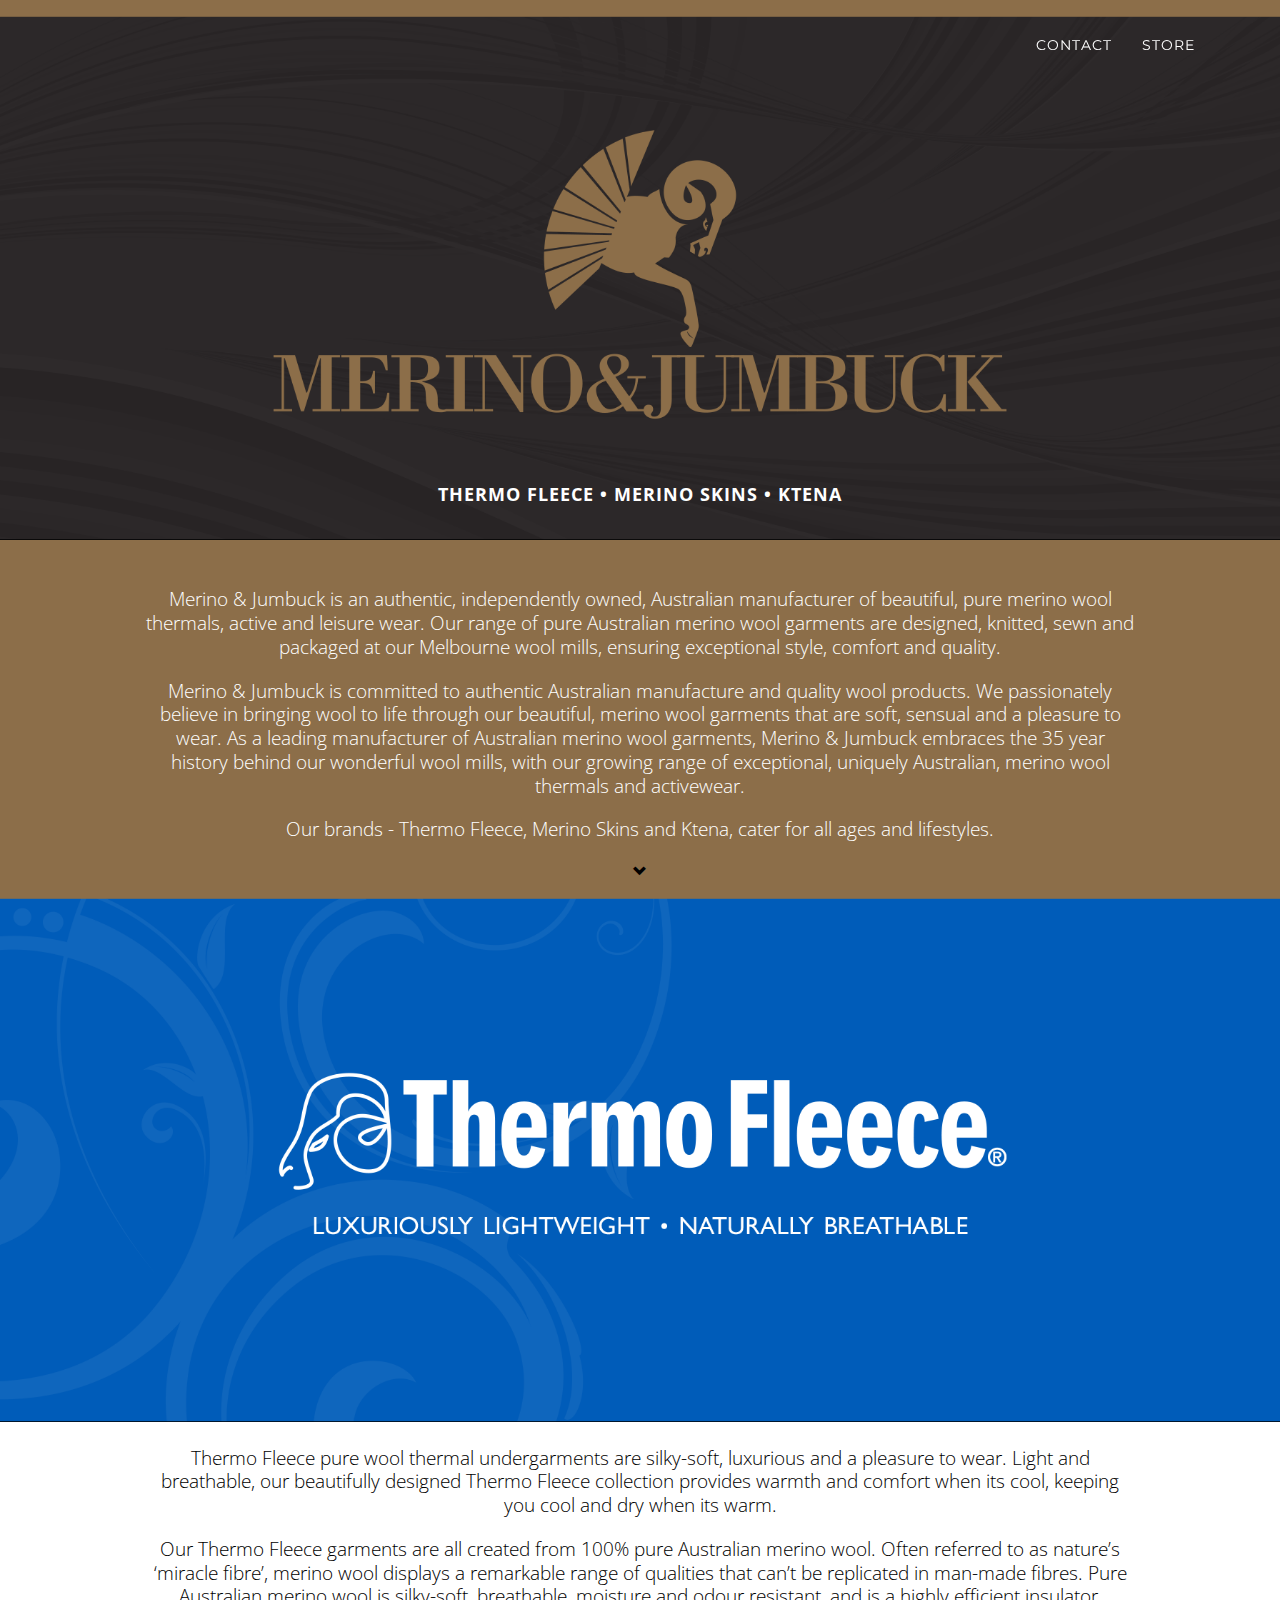
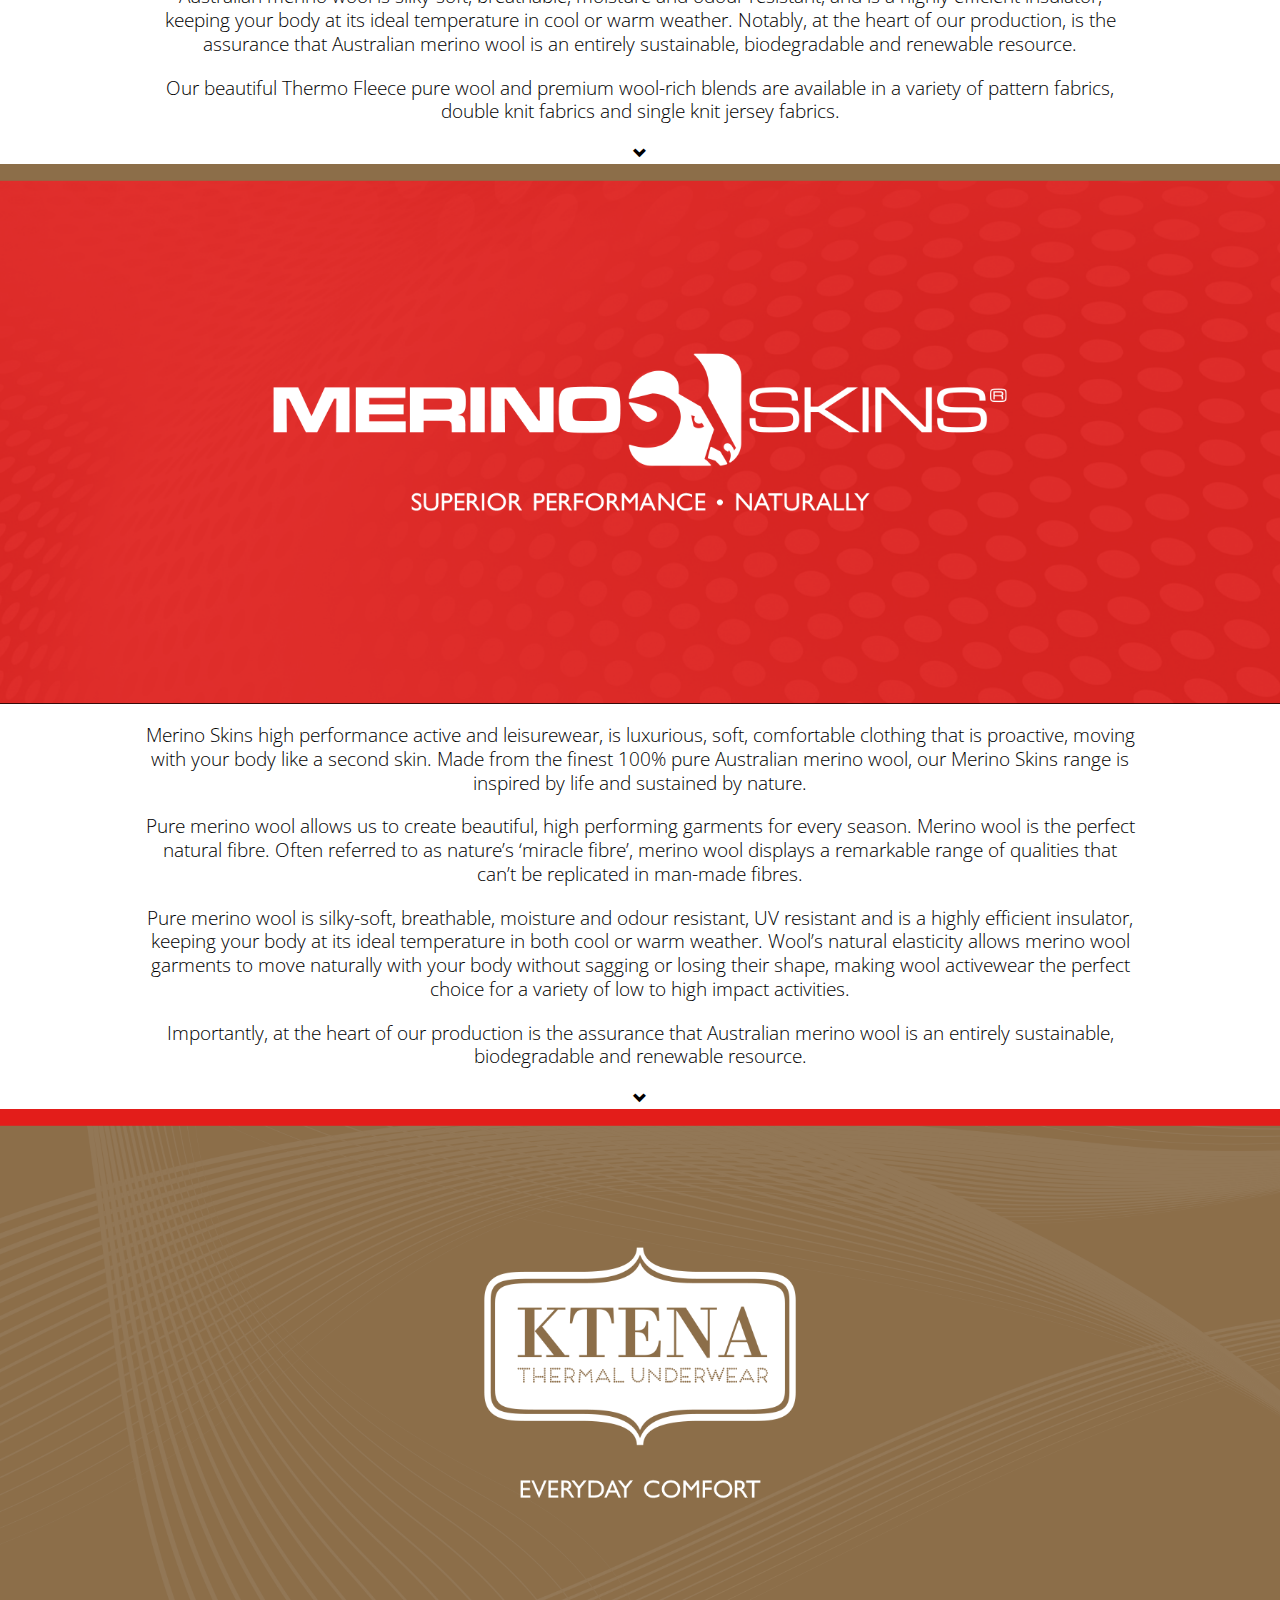
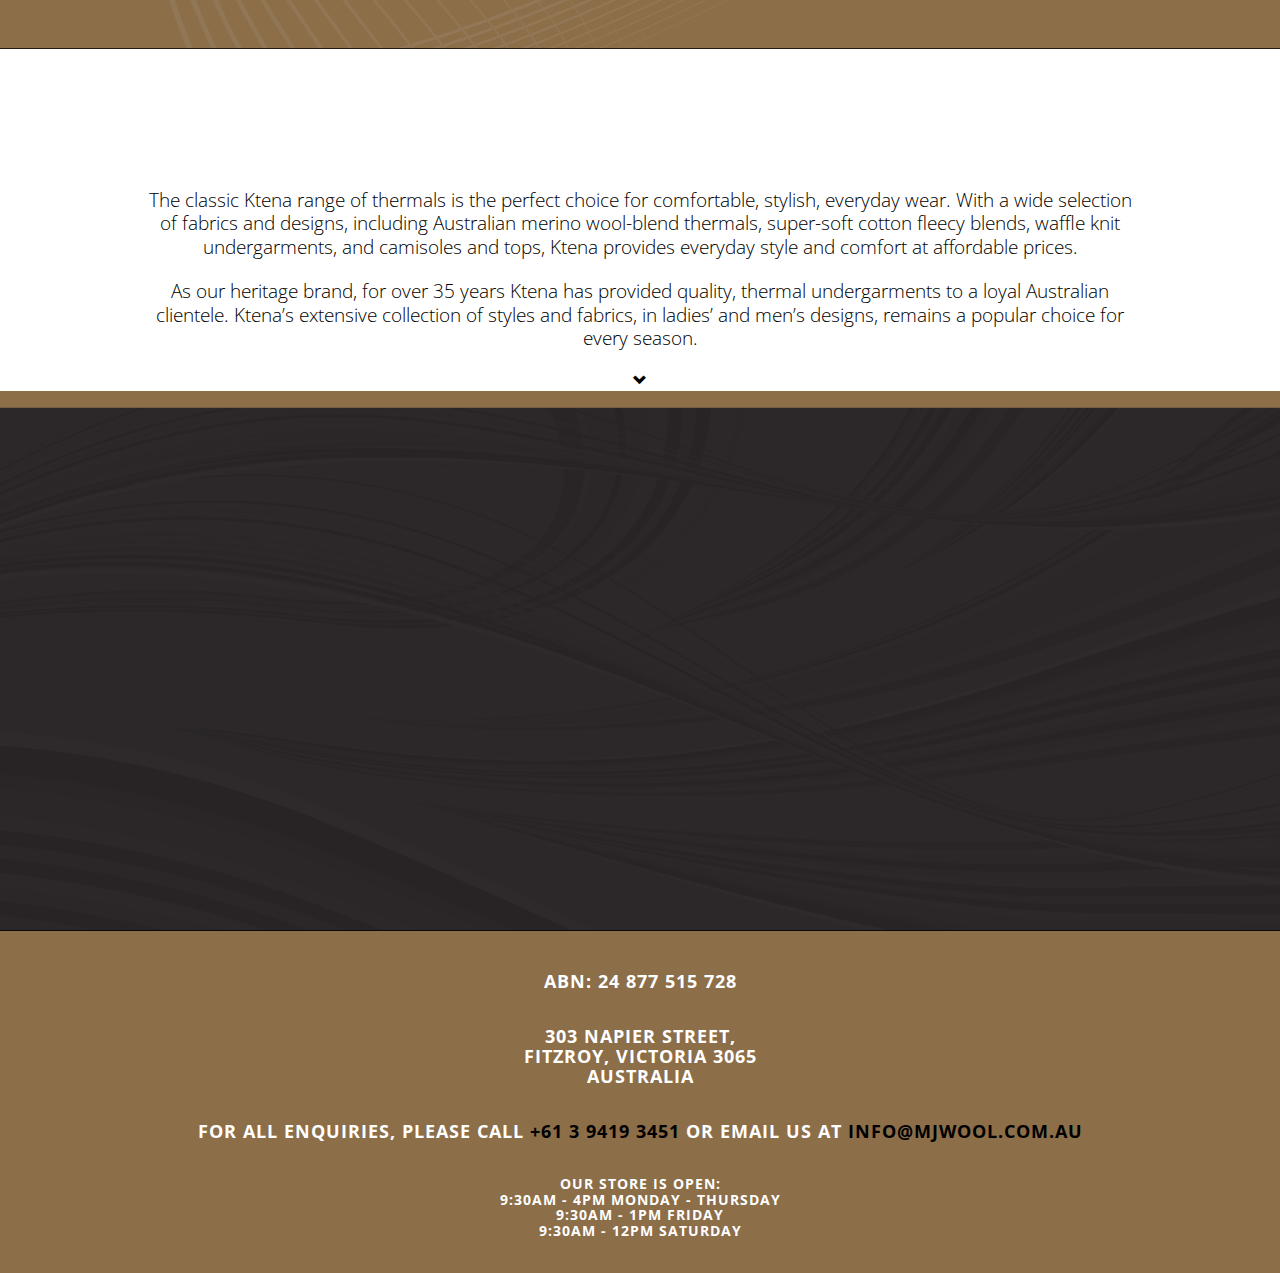
==== index.html @ 767d05a5 "Adding in Google Embeds, finished contact section, now on to the responsive side of things - Should " ====
<!DOCTYPE html>
<html lang="en">

<head>
    <link href='http://fonts.googleapis.com/css?family=Open+Sans:300italic,400,300,600,700' rel='stylesheet' type='text/css'>
    <meta charset="utf-8">
    <meta name="viewport" content="width=device-width, initial-scale=1.0">
    <meta name="description" content="">
    <meta name="author" content="">

    <title>Merino&amp;Jumbuck</title>

    <!-- Bootstrap Core CSS -->
    <link href="http://netdna.bootstrapcdn.com/bootstrap/3.0.3/css/bootstrap.min.css" rel="stylesheet" type="text/css">

    <!-- Fonts -->
    <link href="http://netdna.bootstrapcdn.com/font-awesome/4.0.3/css/font-awesome.min.css" rel="stylesheet" type="text/css">
    <link href='http://fonts.googleapis.com/css?family=Lora:400,700,400italic,700italic' rel='stylesheet' type='text/css'>
    <link href='http://fonts.googleapis.com/css?family=Montserrat:400,700' rel='stylesheet' type='text/css'>

    <!-- Custom Theme CSS -->
    <link href="css/grayscale.css" rel="stylesheet">

</head>
    



<body id="page-top" data-spy="scroll" data-target=".navbar-fixed-top">

    <!-- Navigation -->
    <nav class="navbar navbar-custom navbar-fixed-top" role="navigation">
        <div class="container">
            <div class="navbar-header">
                <a class="navbar-brand page-scroll" href="#page-top">

                </a>
            </div>

            <!-- Collect the nav links, forms, and other content for toggling -->
            <div class="collapse navbar-collapse navbar-right navbar-main-collapse">
                <ul class="nav navbar-nav">
                    <li class="hidden">
                        <a href="#page-top"></a>
                    </li>
                    <li>
                        <a class="page-scroll" href="#contact">Contact</a>
                    </li>
                                        <li>
                        <a class="page-scroll" href="http://store.mjwool.com.au">Store</a>
                    </li>
                </ul>
            </div>
            <!-- /.navbar-collapse -->
        </div>
        <!-- /.container -->
    </nav>
    
        <section class="text_gold_mini">

            <div class="intro-body">
            <div class="container" style="
    height: 15px;
">
                       <a href="http://store.mjwool.com.au">
                        <span class="glyphicon glyphicon-shopping-cart"><h6>Visit Our ONLINE STORE</h6></span>
                        </a>
                </div>
        </div>
    </section>
    
    
    
    
    
    
    <div class="mj">
        <div class="intro-body">
            <div class="container">
                <div class="row">
                    <h6 style="font-size:18px;">
                        <a id="p1" style="color:#fff;" href=#thermofleece>Thermo Fleece</a> •
                        <a id="p2" style="color:#fff;" href="#merinoskins">Merino Skins</a> •
                        <a id="p3" style="color:#fff;" href=#ktena>Ktena</a>
                    </h6>
                </div>   
            </div>
        </div>    
    </div>
    
        <section class="text_gold">

        <div class="intro-body">
            
            <div class="container">
                <div class="row">
                    <p></p>
                  <p>  Merino &amp; Jumbuck is an authentic, independently owned, Australian manufacturer of beautiful, pure merino wool thermals, active and leisure wear.  Our range of pure Australian merino wool garments are designed, knitted, sewn and packaged at our Melbourne wool mills, ensuring exceptional style, comfort and quality. 
</p>
<p>Merino &amp; Jumbuck is committed to authentic Australian manufacture and quality wool products. We passionately believe in bringing wool to life through our beautiful, merino wool garments that are soft, sensual and a pleasure to wear. As a leading manufacturer of Australian merino wool garments, Merino &amp; Jumbuck embraces the 35 year history behind our wonderful wool mills, with our growing range of exceptional, uniquely Australian, merino wool thermals and activewear.
    </p><p>
Our brands - Thermo Fleece, Merino Skins and Ktena, cater for all ages and lifestyles. </p>
                </div>


    <a href="#thermofleece">
      <span class="glyphicon glyphicon-chevron-down"></span>
    </a>


                </div>
        </div>
    </section>

<!--
    <section class="wool">
<a name="woolmills"></a>
        <div class="intro-body">
            <div class="container">
                <div class="row">
                </div>
                </div>
        </div>
    </section>
            <section class="text_white">

            <div class="intro-body">
            <div class="container">
                <div class="row">
                    <p></p>
                  <p>  Four decades ago, a small family-operated knitting mill sprung to life in the industrial, Melbourne suburb of Fitzroy.  For the next 35 years the wool mills turned yarn to soft merino wool fabric that was cut, sewn and packaged as beautiful merino wool thermal wear, and distributed to a fiercely loyal Australian and international customer base.</p>
                    <p>
The tenacious, Melbourne Wool Mills became a much loved icon. As a unique manufacturing centre for quality Australian made thermal undergarments, the wool mills achieved some notable milestones along the way, including contributions to various Olympic Games and successful government contracts. The wool mills’ popularity  grew rapidly among the loyal, Melbourne Greek community, who swiftly spread the word, and staunchly supported this much loved manufacturer of their favourite Australian merino wool thermal wear.  </p>
<p>
As the largest supplier of Australian merino wool thermal, active and leisure wear, Merino &amp; Jumbuck embraces the history behind our wonderful, old wool mills.  Through its acquisition of the mills in 2013, Merino &amp; Jumbuck continues to build on the their legacy of producing exceptional, uniquely Australian, merino wool thermal garments, with a growing collection of beautiful clothing and accessories. </p>
                    <p>
Merino &amp; Jumbuck’s new location at the iconic Brunswick site of manufacturing giant Prestige -Holeproof, has merged our treasured history with a historic landmark, creating the perfect home for Merino &amp; Jumbuck’s proud Australian manufacturing future.</p> 
                </div>
                    <a href="#thermofleece">
      <span class="glyphicon glyphicon-chevron-down"></span>
    </a>
                </div>
        </div>
                
    </section>
-->

    
        <section class="thermo">
<a name="thermofleece"></a>
        <div class="intro-body">
            <div class="container">
                <div class="row">
                </div>
                </div>
        </div>
            
    </section>
               <section class="text_white">

            <div class="intro-body">
            <div class="container">
                <div class="row">
                    <p></p>
                  <p>  Thermo Fleece pure wool thermal undergarments are silky-soft, luxurious and a pleasure to wear. Light and breathable, our beautifully designed Thermo Fleece collection provides warmth and comfort when its cool, keeping you cool and dry when its warm.
</p><p>
Our Thermo Fleece garments are all created from 100% pure Australian merino wool. Often referred to as nature’s ‘miracle fibre’, merino wool displays a remarkable range of qualities that can’t be replicated in man-made fibres. Pure Australian merino wool is silky-soft, breathable, moisture and odour resistant, and is a highly efficient insulator, keeping your body at its ideal temperature in cool or warm weather.  Notably, at the heart of our production, is the assurance that Australian merino wool is an entirely sustainable, biodegradable and renewable resource.</p><p>
Our beautiful Thermo Fleece pure wool and  premium wool-rich blends are available in a variety of pattern fabrics, double knit fabrics and single knit jersey fabrics.   </p>
                </div>
                    <a href="#merinoskins">
      <span class="glyphicon glyphicon-chevron-down"></span>
    </a>
                </div>
        </div>
    </section>

    
    <section class="skins">
<a name="merinoskins"></a>
        <div class="intro-body">
            <div class="container">
                <div class="row">
                </div>
                </div>
        </div>
    </section>
                   <section class="text_white">

            <div class="intro-body">
            <div class="container">
                <div class="row">
                    <p></p>
                  <p>  Merino Skins high performance active and leisurewear, is luxurious, soft, comfortable clothing that is proactive, moving with your body like a second skin. Made from the finest 100% pure Australian merino wool, our Merino Skins range is inspired by life and sustained by nature.</p><p>
Pure merino wool allows us to create beautiful, high performing garments for every season.  Merino wool is the perfect natural fibre. Often referred to as nature’s ‘miracle fibre’, merino wool displays a remarkable range of qualities that can’t be replicated in man-made fibres.</p><p>  
Pure merino wool is silky-soft, breathable, moisture and odour resistant, UV resistant and is a highly efficient insulator, keeping your body at its ideal temperature in both cool or warm weather. Wool’s natural elasticity allows merino wool garments to move naturally with your body without sagging or losing their shape, making wool activewear the perfect choice for a variety of low to high impact activities.</p><p>
Importantly, at the heart of our production is the assurance that Australian merino wool is an entirely sustainable, biodegradable and renewable resource.</p>
                </div>
                </div>
                    <a href="#ktena">
      <span class="glyphicon glyphicon-chevron-down"></span>
    </a>
        </div>
    </section>

    
        <section class="ktena">
<a name="ktena"></a>
        <div class="intro-body">
            <div class="container">
                <div class="row">
                </div>
                </div>
        </div>
    </section>
               <section class="text_white">

            <div class="intro-body">
            <div class="container">
                <div class="row">
                
                  <p> The classic Ktena range of thermals is the perfect choice for comfortable, stylish, everyday wear.  With a wide selection of fabrics and designs, including Australian merino wool-blend thermals, super-soft cotton fleecy blends, waffle knit undergarments, and camisoles and tops, Ktena provides everyday style and comfort at affordable prices.</p><p> 
 
As our heritage brand, for over 35 years Ktena has provided quality, thermal undergarments to a loyal Australian clientele.  Ktena’s extensive collection of styles and fabrics, in ladies’ and men’s designs, remains a popular choice for every season.  </p>
                </div>
                    <a href="#contact">
      <span class="glyphicon glyphicon-chevron-down"></span>
    </a>
                </div>
        </div>
    </section>

    
        <section class="contact_us">
<a name="contact"></a>
        <div class="map-body">
            <div class="container">
                <div class="row">
<!-- Responsive iFrame -->
<div class="Flexible-container">
<iframe src="https://www.google.com/maps/embed?pb=!1m18!1m12!1m3!1d3152.6216357076964!2d144.980537!3d-37.79890599999999!2m3!1f0!2f0!3f0!3m2!1i1024!2i768!4f13.1!3m3!1m2!1s0x6ad6432061b7ee6b%3A0x3c94279aa335f391!2sKtena+Knitting+Mills!5e0!3m2!1sen!2sau!4v1412556372670" width="300" height="200" frameborder="0" style="border:0"></iframe>
</div>
                    
                    

</div>
                    

                </div>
                </div>

    </section>
    
    <section class="text_gold">

            <div class="intro-body">
            <div class="container">
                <div class="row">
                    <h4>ABN:  24 877 515 728</h4>
<h4>
303 Napier Street,<br>
Fitzroy, Victoria 3065<br>
Australia</h4>

<h4>For all enquiries, please call <a href=tel://+61394193451>+61 3 9419 3451</a> or email us at <a href=mailto:info@mjwool.com.au>info@mjwool.com.au</a></h4>

<h5>Our store is open:<br>
9:30am - 4pm Monday - Thursday<br> 
9:30am - 1pm Friday<br>
9:30am - 12pm Saturday</h5>
                  <p>  </p>
                </div>
                </div>
        </div>
    </section>
    
</body>

</html>
---- css/grayscale.css ----
body {
    width: 100%;
    height: 100%;
    font-family: Lora,"Helvetica Neue",Helvetica,Arial,sans-serif;
    color: #fff;
    background-color: #000;
}


html {
    width: 100%;
    height: 100%;
}

h1,
h2,
h3,
h4,
h5,
h6 {
    margin: 0 0 35px;
    text-transform: uppercase;
    font-family: 'Open Sans', sans-serif ,"Helvetica Neue",Helvetica,Arial,sans-serif;
    font-weight: 700;
    letter-spacing: 1px;
}

p {
    margin: 0 0 20px;
    font-size: 14px;
    line-height: 1.25;
font-family: 'Open Sans', sans-serif; font-weight: 300;    text-align:center;
}

@media(min-width:767px) {
    p {
        margin: 0 90px 20px;
        font-size: 19px;
        line-height: 1.25;
    }
}

a {
    color: #000;
    -webkit-transition: all .2s ease-in-out;
    -moz-transition: all .2s ease-in-out;
    transition: all .2s ease-in-out;
}

a:hover,
a:focus {
    text-decoration: underscore;
    color: #fff;
}

.linkone:hover{
    text-decoration: none;
    color: #8C6E49;
}

.linkone:focus{
    text-decoration:underline;
    color: #8C6E49;
}

.light {
    font-weight: 400;
}

.navbar-custom {
    margin-bottom: 0;
    border-bottom: 0px solid rgba(255,255,255,.3);
    text-transform: uppercase;
    font-family: Montserrat,"Helvetica Neue",Helvetica,Arial,sans-serif;
}

.navbar-custom .navbar-brand {
    font-weight: 700;
}

.navbar-custom .navbar-brand:focus {
    outline: 0;
}

.navbar-custom .navbar-brand .navbar-toggle {
    padding: 4px 6px;
    font-size: 16px;
    color: #fff;
}

.navbar-custom .navbar-brand .navbar-toggle:focus,
.navbar-custom .navbar-brand .navbar-toggle:active {
    outline: 0;
}

.navbar-custom a {
    color: #fff;
}

.navbar-custom .nav li.active {
    outline: nonte;
    background-color: rgba(255,255,255,.3);
}

.navbar-custom .nav li a {
    -webkit-transition: background .3s ease-in-out;
    -moz-transition: background .3s ease-in-out;
    transition: background .3s ease-in-out;
}

.navbar-custom .nav li a:hover,
.navbar-custom .nav li a:focus,
.navbar-custom .nav li a.active {
    outline: 0;
    background-color: rgba(255,255,255,.3);
}

@media(min-width:767px) {
    .navbar {
        padding: 20px 0;
        border-bottom: 0;
        letter-spacing: 1px;
        background: 0 0;
        -webkit-transition: background .5s ease-in-out,padding .5s ease-in-out;
        -moz-transition: background .5s ease-in-out,padding .5s ease-in-out;
        transition: background .5s ease-in-out,padding .5s ease-in-out;
    }

    .top-nav-collapse {
        padding: 0;
        background-color: #fff;
    }

    .navbar-custom.top-nav-collapse {
        border-bottom: 1px solid rgba(255,255,255,.3);
    }
}


@media(max-width:767px){
    .text_gold_mini {
    display: table;
    width: 100%;
    height: 20px;
    padding: 15px 15px;
    text-align: center;
    color: #fff;
    background-color: #8C6E49;

    -webkit-background-size: cover;
    -moz-background-size: cover;
    background-size:cover;
    -o-background-size: cover;
}
}


.mj {
    display: table;
    width: 100%;
    height: 20%;
    padding: 100px 0px;
    text-align: center;
    color: #fff;
    background: url(../img/FlattenedFiles/mj_black_with_logo_bg.png) no-repeat bottom center scroll;
    background-color: #000;
    -webkit-background-size: cover;
    -moz-background-size: cover;
    background-size:cover;
    -o-background-size: cover;
}

.text_gold {
    display: table;
    width: 100%;
    height: 20%;
    padding: 30px 20px;
    text-align: center;
    color: #fff;
    background-color: #8C6E49;

    -webkit-background-size: cover;
    -moz-background-size: cover;
    background-size:cover;
    -o-background-size: cover;
}

.text_white {
    display: table;
    width: 100%;
    height: 20%;
    padding: 20px 20px;
    text-align: center;
    color: #000;
    background-color: #fff;

    -webkit-background-size: cover;
    -moz-background-size: cover;
    background-size:cover;
    -o-background-size: cover;
}

.wool {
    display: table;
    width: 100%;
    height: 20%;
    padding: 100px 0px;
    text-align: center;
    color: #fff;
    background: url(../img/FlattenedFiles/woolmills_grey_with_logo_bg.png) no-repeat bottom center scroll;
    background-color: #000;
    -webkit-background-size: cover;
    -moz-background-size: cover;
    background-size:cover;
    -o-background-size: cover;
}

.thermo {
    display: table;
    width: 100%;
    height: 20%;
    padding: 100px 0px;
    text-align: center;
    color: #fff;
    background: url(../img/FlattenedFiles/thermofleece_blue_with_logo_bg.png) no-repeat bottom center scroll;
    background-color: #000;
    -webkit-background-size: cover;
    -moz-background-size: cover;
    background-size:cover;
    -o-background-size: cover;
}

.skins {
    display: table;
    width: 100%;
    height: 20%;
    padding: 100px 0px;
    text-align: center;
    color: #fff;
    background: url(../img/FlattenedFiles/merinoskins_red_with_logo_bg.png) no-repeat bottom center scroll;
    background-color: #000;
    -webkit-background-size: cover;
    -moz-background-size: cover;
    background-size:cover;
    -o-background-size: cover;
}

.ktena {
    display: table;
    width: 100%;
    height: 20%;
    padding: 100px 0px;
    text-align: center;
    color: #fff;
    background: url(../img/FlattenedFiles/ktena_gold_with_logo_bg.png) no-repeat bottom center scroll;
    background-color: #000;
    -webkit-background-size: cover;
    -moz-background-size: cover;
    background-size:cover;
    -o-background-size: cover;
}

.contact_us {
    display: table;
    width: 100%;
    height: 20%;
    padding: 100px 0px;
    text-align: center;
    vertical-align:text-bottom;
    color: #fff;
    background: url(../img/Backgrounds/mj_black_bg.png) no-repeat bottom center scroll;
    background-color: #000;
    -webkit-background-size: cover;
    -moz-background-size: cover;
    background-size:cover;
    -o-background-size: cover;
}


.intro-body {
    display:table-cell;
    vertical-align:bottom;   
}

.map-body {
    display:table-cell;
    vertical-align:middle;   
}

.brand-heading {
    font-size: 40px;
}

.intro-text {
    font-size: 18px;
}

@media(min-width:767px) {
    .mj {
        height: 60%;
        padding: 0;
    }
    
    .text_gold {
        height: 38%;
        padding: 0;
    }
    
     .text_gold_mini {
         visibility: hidden;
         height: 0%;
    }
      .text_white {
        height: 38%;
        padding: 0;
    }
    
    .wool {
        height: 60%;
        padding: 0;
    }
    
    .thermo {
        height: 60%;
        padding: 0;
    }
    
    .ktena {
        height: 60%;
        padding: 0;
    }
    .skins {
        height: 60%;
        padding: 0;
    }
    
        .contact_us {
        height: 60%;
        padding: 0;
    }

    .brand-heading {
        font-size: 100px;
    }

    .intro-text {
        font-size: 25px;
    }
}


.page-scroll .btn-circle i.animated {
    -webkit-transition-property: -webkit-transform;
    -webkit-transition-duration: 1s;
    -moz-transition-property: -moz-transform;
    -moz-transition-duration: 1s;
}

.page-scroll .btn-circle:hover i.animated {
    -webkit-animation-name: pulse;
    -moz-animation-name: pulse;
    -webkit-animation-duration: 1.5s;
    -moz-animation-duration: 1.5s;
    -webkit-animation-iteration-count: infinite;
    -moz-animation-iteration-count: infinite;
    -webkit-animation-timing-function: linear;
    -moz-animation-timing-function: linear;
}

@-webkit-keyframes pulse {    
    0 {
        -webkit-transform: scale(1);
        transform: scale(1);
    }

    50% {
        -webkit-transform: scale(1.2);
        transform: scale(1.2);
    }

    100% {
        -webkit-transform: scale(1);
        transform: scale(1);
    }
}

@-moz-keyframes pulse {    
    0 {
        -moz-transform: scale(1);
        transform: scale(1);
    }

    50% {
        -moz-transform: scale(1.2);
        transform: scale(1.2);
    }

    100% {
        -moz-transform: scale(1);
        transform: scale(1);
    }
}


.project-overlay {
    position: absolute;
    top: 0;
    left: 0;
    width: 100%;
    height: 100%;
    background-color: rgba(41,128,185,0.9);
    color: #fff;
    padding: 50%;
    padding: 50%;
}



.btn {
    text-transform: uppercase;
    font-family: Montserrat,"Helvetica Neue",Helvetica,Arial,sans-serif;
    font-weight: 400;
    -webkit-transition: all .3s ease-in-out;
    -moz-transition: all .3s ease-in-out;
    transition: all .3s ease-in-out;
}

.btn-default {
    border: 1px solid #836E4C;
    color: #836E4C;
    background-color: transparent;
}

.btn-default:hover,
.btn-default:focus {
    outline: 0;
    color: #000;
    background-color: #836E4C;
}

.btn-huge {
    padding: 25px;
    font-size: 26px;
}

@media(max-width:1199px) {
    ul.banner-social-buttons {
        margin-top: 15px;
    }
}

@media(max-width:767px) {
    ul.banner-social-buttons>li {
        display: block;
        margin-bottom: 20px;
        padding: 0;
    }

    ul.banner-social-buttons>li:last-child {
        margin-bottom: 0;
    }
}


::-moz-selection {
    text-shadow: none;
    background: #fcfcfc;
    background: rgba(255,255,255,.2);
}

::selection {
    text-shadow: none;
    background: #fcfcfc;
    background: rgba(255,255,255,.2);
}

img::selection {
    background: 0 0;
}

img::-moz-selection {
    background: 0 0;
}

body {
    webkit-tap-highlight-color: rgba(255,255,255,.2);
}

.voffset  { margin-top: 2px; }
.voffset1 { margin-top: 5px; }
.voffset2 { margin-top: 10px; }
.voffset3 { margin-top: 15px; }
.voffset4 { margin-top: 30px; }
.voffset5 { margin-top: 40px; }
.voffset6 { margin-top: 60px; }
.voffset7 { margin-top: 300px; }
.voffset8 { margin-top: 500px; }
.voffset9 { margin-top: 700px; }

.box {
 position:relative;
 top:80%;
}

/* Flexible iFrame */

.Flexible-container {
    position: relative;
    padding-bottom: 150px;
    padding-top: 80px;
    height:50px;
    overflow: hidden;
}

.Flexible-container iframe,   
.Flexible-container object,  
.Flexible-container embed {
    position: absolute;
    top: 0;
    left: 0;
    width: 100%;
    height: 100%;
}
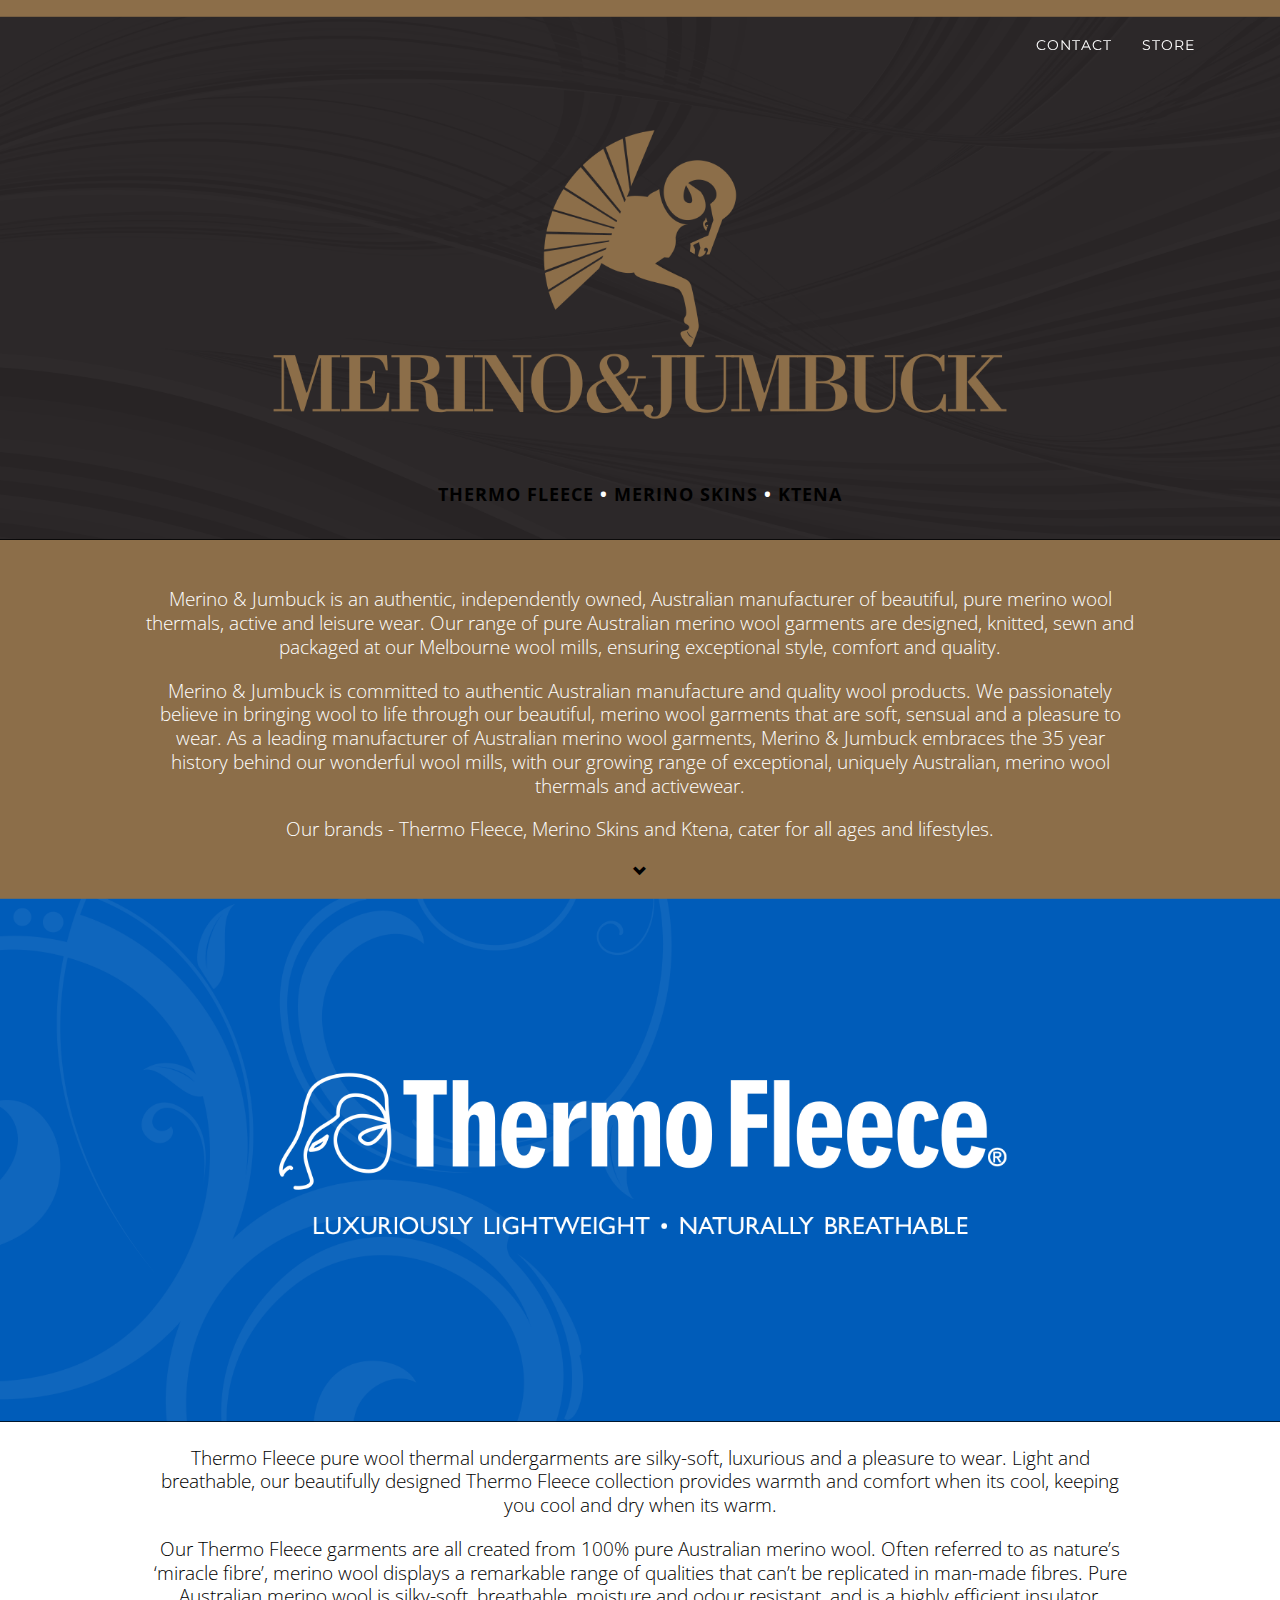
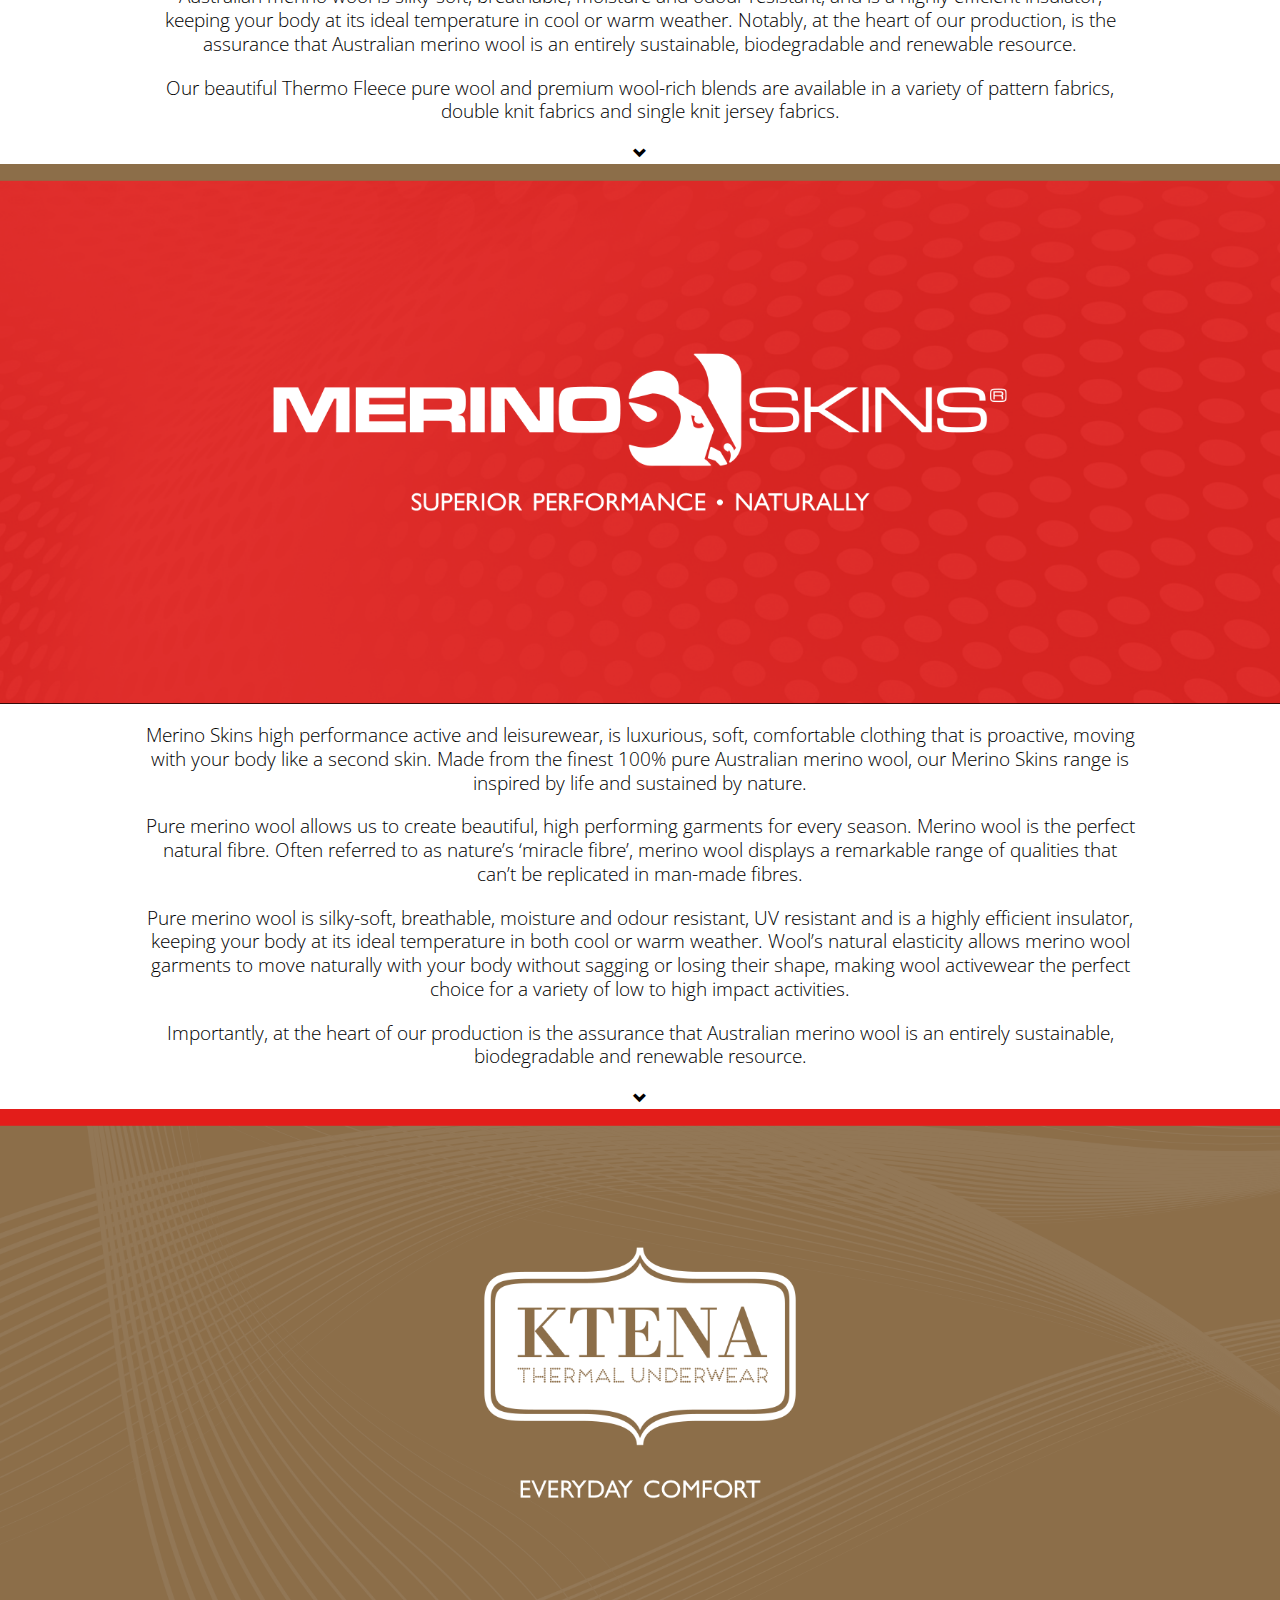
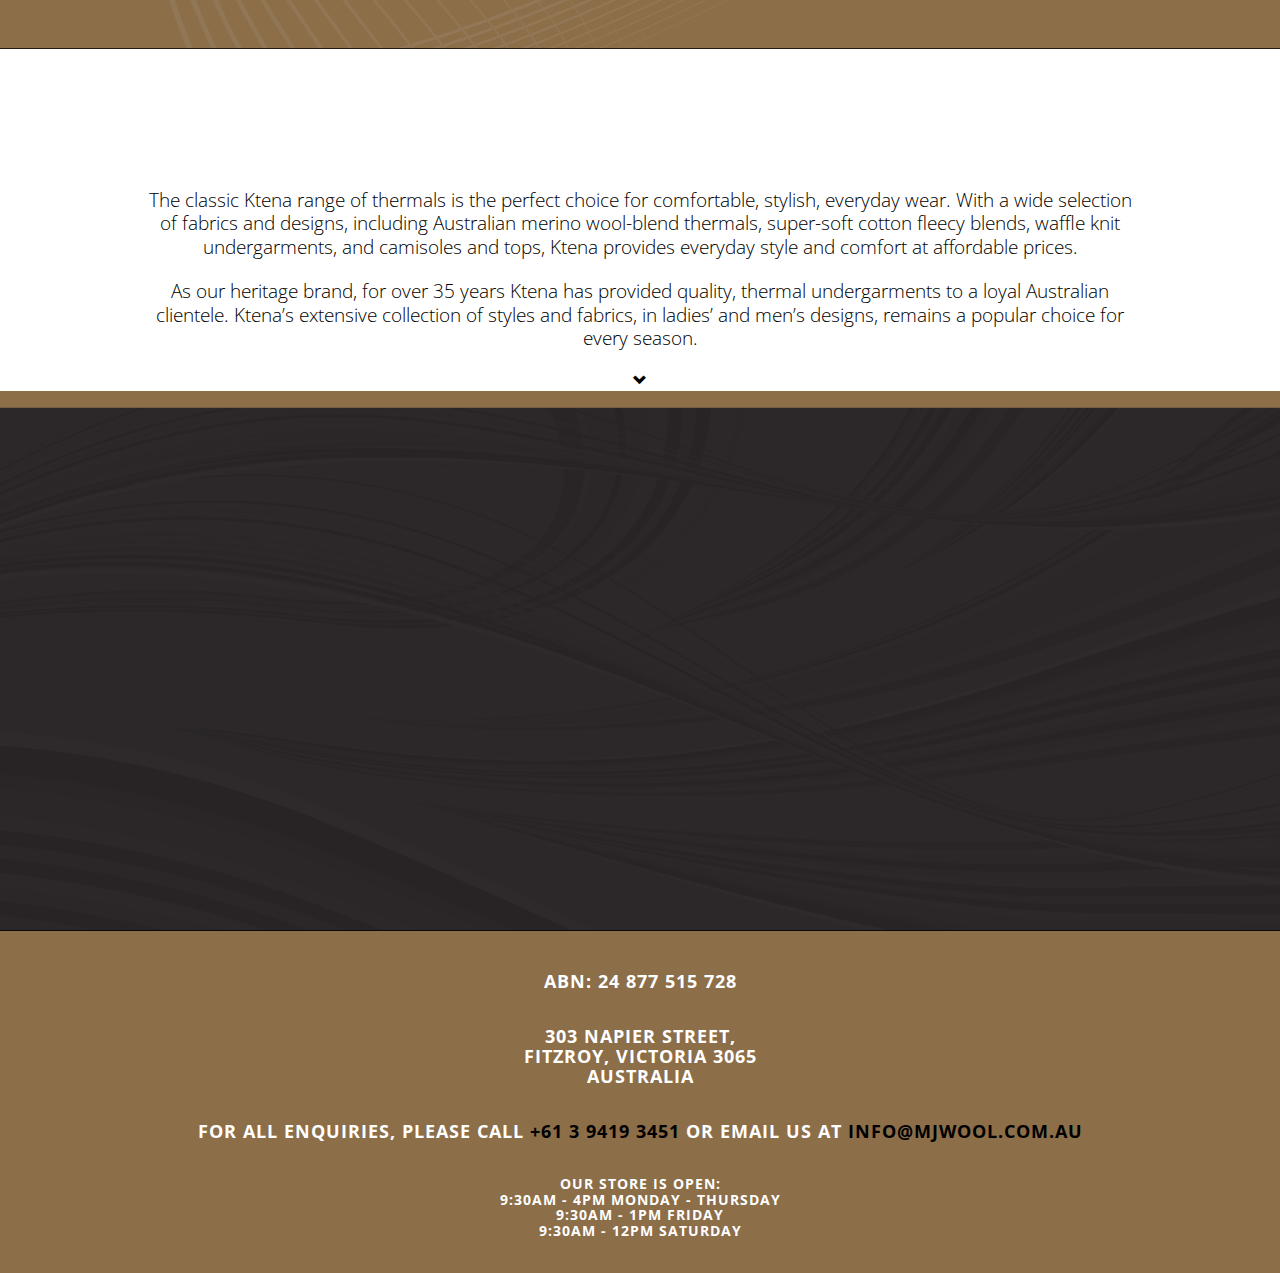
==== commit 6e2e2ff4: "Adding in Google Embeds, finished contact section, now on to the responsive side of things - Should " ====
--- a/index.html
+++ b/index.html
@@ -75,13 +75,13 @@
     
     
     <div class="mj">
-        <div class="intro-body">
+        <div class="intro-dots-body">
             <div class="container">
                 <div class="row">
                     <h6 style="font-size:18px;">
-                        <a id="p1" style="color:#fff;" href=#thermofleece>Thermo Fleece</a> •
-                        <a id="p2" style="color:#fff;" href="#merinoskins">Merino Skins</a> •
-                        <a id="p3" style="color:#fff;" href=#ktena>Ktena</a>
+                        <a style="tflink" href=#thermofleece>Thermo Fleece</a> •
+                        <a style="mslink" href="#merinoskins">Merino Skins</a> •
+                        <a style="klink" href=#ktena>Ktena</a>
                     </h6>
                 </div>   
             </div>
--- a/css/grayscale.css
+++ b/css/grayscale.css
@@ -50,18 +50,51 @@
 a:hover,
 a:focus {
     text-decoration: underscore;
-    color: #fff;
-}
-
-.linkone:hover{
+    color: #8C6E49;
+}
+
+.tflink
+{
+    color: #fff;
+    -webkit-transition: all .2s ease-in-out;
+    -moz-transition: all .2s ease-in-out;
+    transition: all .2s ease-in-out;
+}
+
+.tflink:hover{
+    text-decoration: none;
+    color: #345CB5;
+}
+
+.tflink:focus{
+    text-decoration:none;
+    color: #345CB5;
+}
+
+.mslink:hover{
+    text-decoration: none;
+    color: #BF302E;
+}
+
+.mslink:focus{
+    text-decoration:none;
+    color: #BF302E;
+}
+
+
+.klink:hover{
     text-decoration: none;
     color: #8C6E49;
 }
 
-.linkone:focus{
-    text-decoration:underline;
+.klink:focus{
+    text-decoration:none;
     color: #8C6E49;
 }
+
+
+
+
 
 .light {
     font-weight: 400;
@@ -161,6 +194,7 @@
     height: 20%;
     padding: 100px 0px;
     text-align: center;
+    vertical-align: text-bottom;
     color: #fff;
     background: url(../img/FlattenedFiles/mj_black_with_logo_bg.png) no-repeat bottom center scroll;
     background-color: #000;
@@ -282,6 +316,12 @@
     vertical-align:bottom;   
 }
 
+.intro-dots-body {
+    display:table-cell;
+    vertical-align:bottom;  
+    visibility:hidden;
+}
+
 .map-body {
     display:table-cell;
     vertical-align:middle;   
@@ -346,6 +386,10 @@
     .intro-text {
         font-size: 25px;
     }
+    .intro-dots-body { 
+    visibility:visible;
+}
+    
 }
 
 
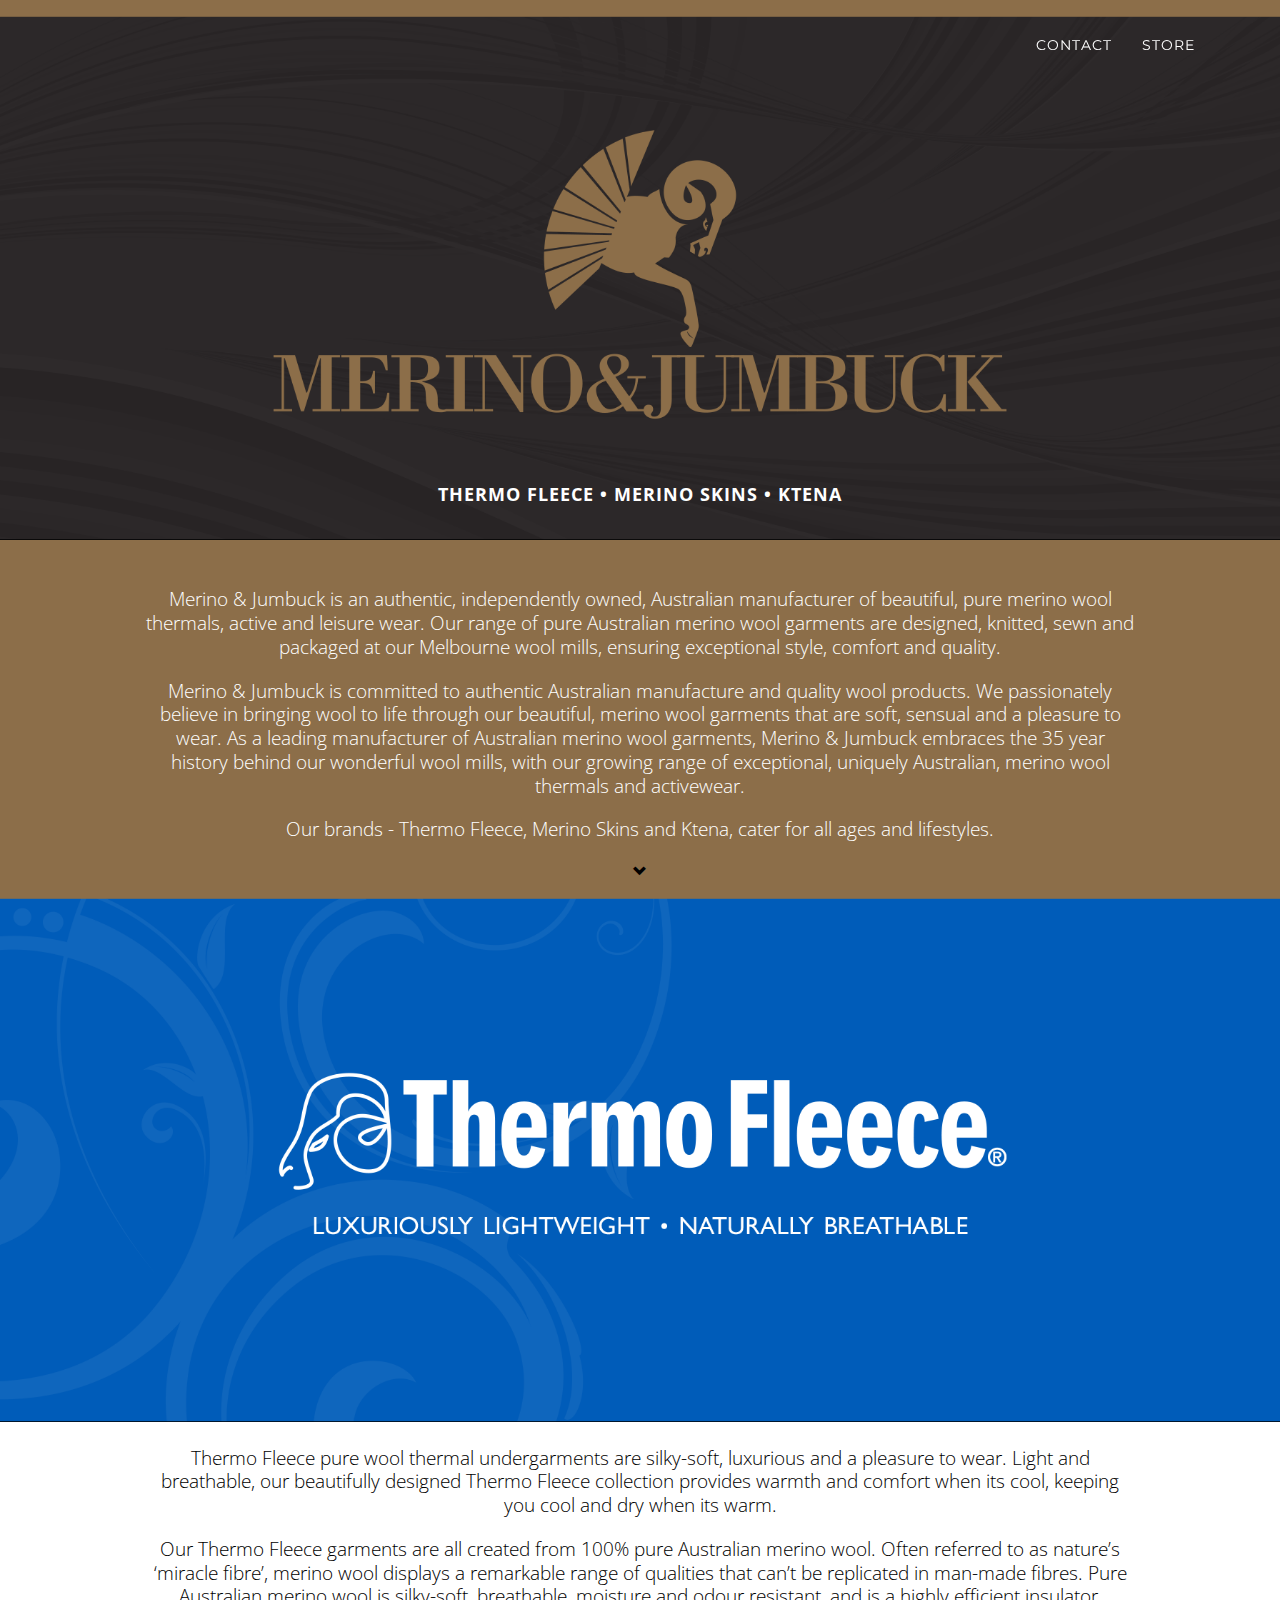
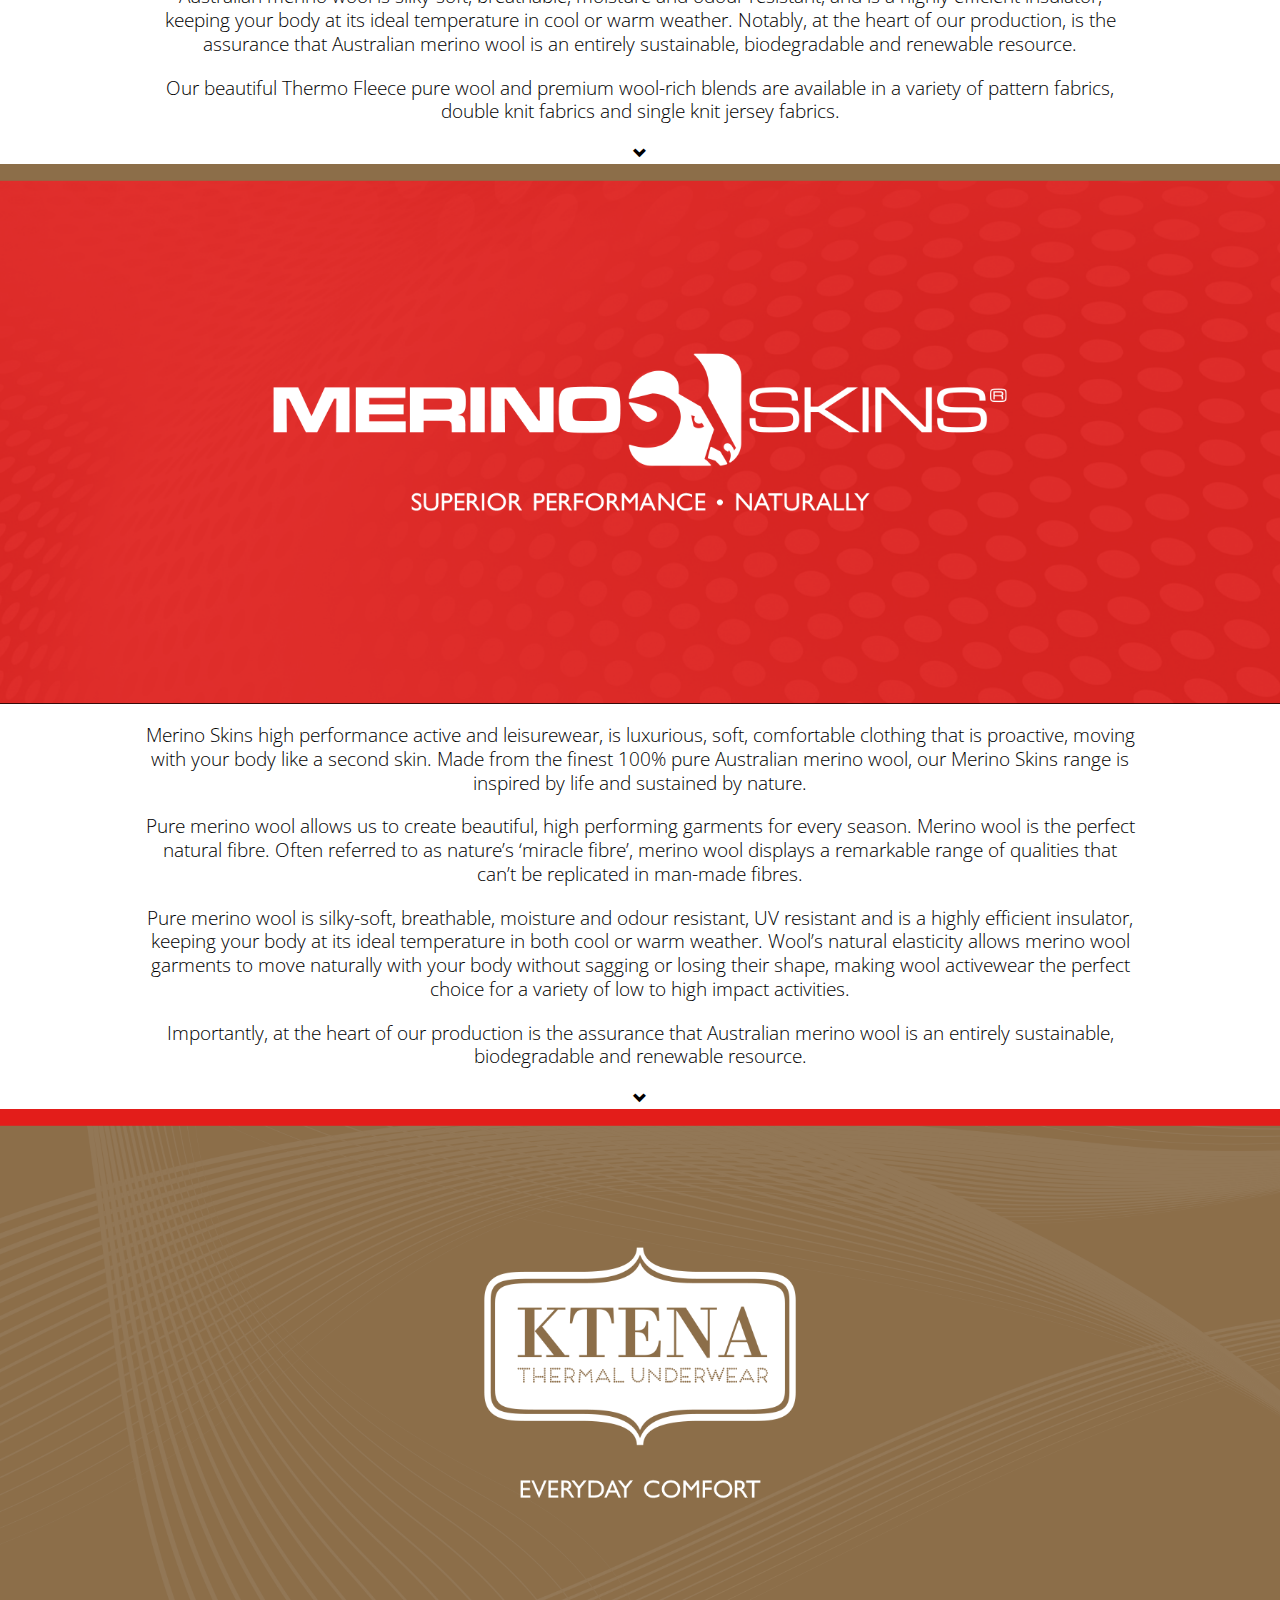
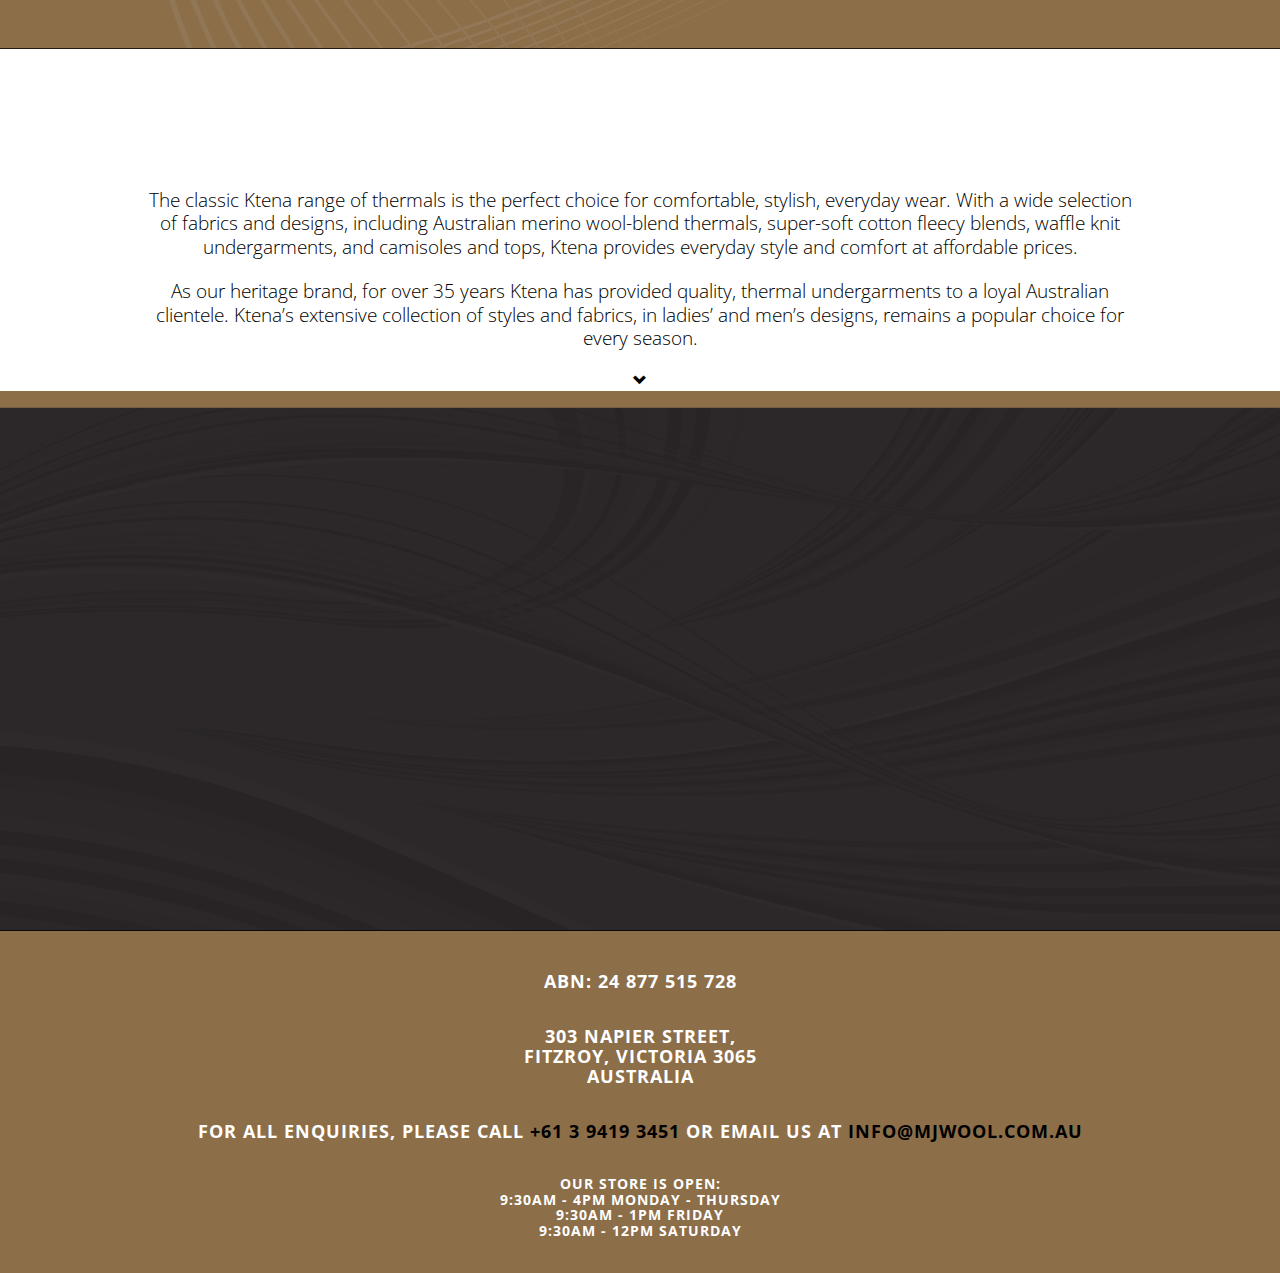
==== commit 175f33bf: "Adding in Google Embeds, finished contact section, now on to the responsive side of things - Should " ====
--- a/index.html
+++ b/index.html
@@ -79,9 +79,9 @@
             <div class="container">
                 <div class="row">
                     <h6 style="font-size:18px;">
-                        <a style="tflink" href=#thermofleece>Thermo Fleece</a> •
-                        <a style="mslink" href="#merinoskins">Merino Skins</a> •
-                        <a style="klink" href=#ktena>Ktena</a>
+                        <a class="tflink" href=#thermofleece>Thermo Fleece</a> •
+                        <a class="mslink" href="#merinoskins">Merino Skins</a> •
+                        <a class="klink" href=#ktena>Ktena</a>
                     </h6>
                 </div>   
             </div>
--- a/css/grayscale.css
+++ b/css/grayscale.css
@@ -53,8 +53,9 @@
     color: #8C6E49;
 }
 
-.tflink
-{
+.tflink,
+.mslink,
+.klink {
     color: #fff;
     -webkit-transition: all .2s ease-in-out;
     -moz-transition: all .2s ease-in-out;
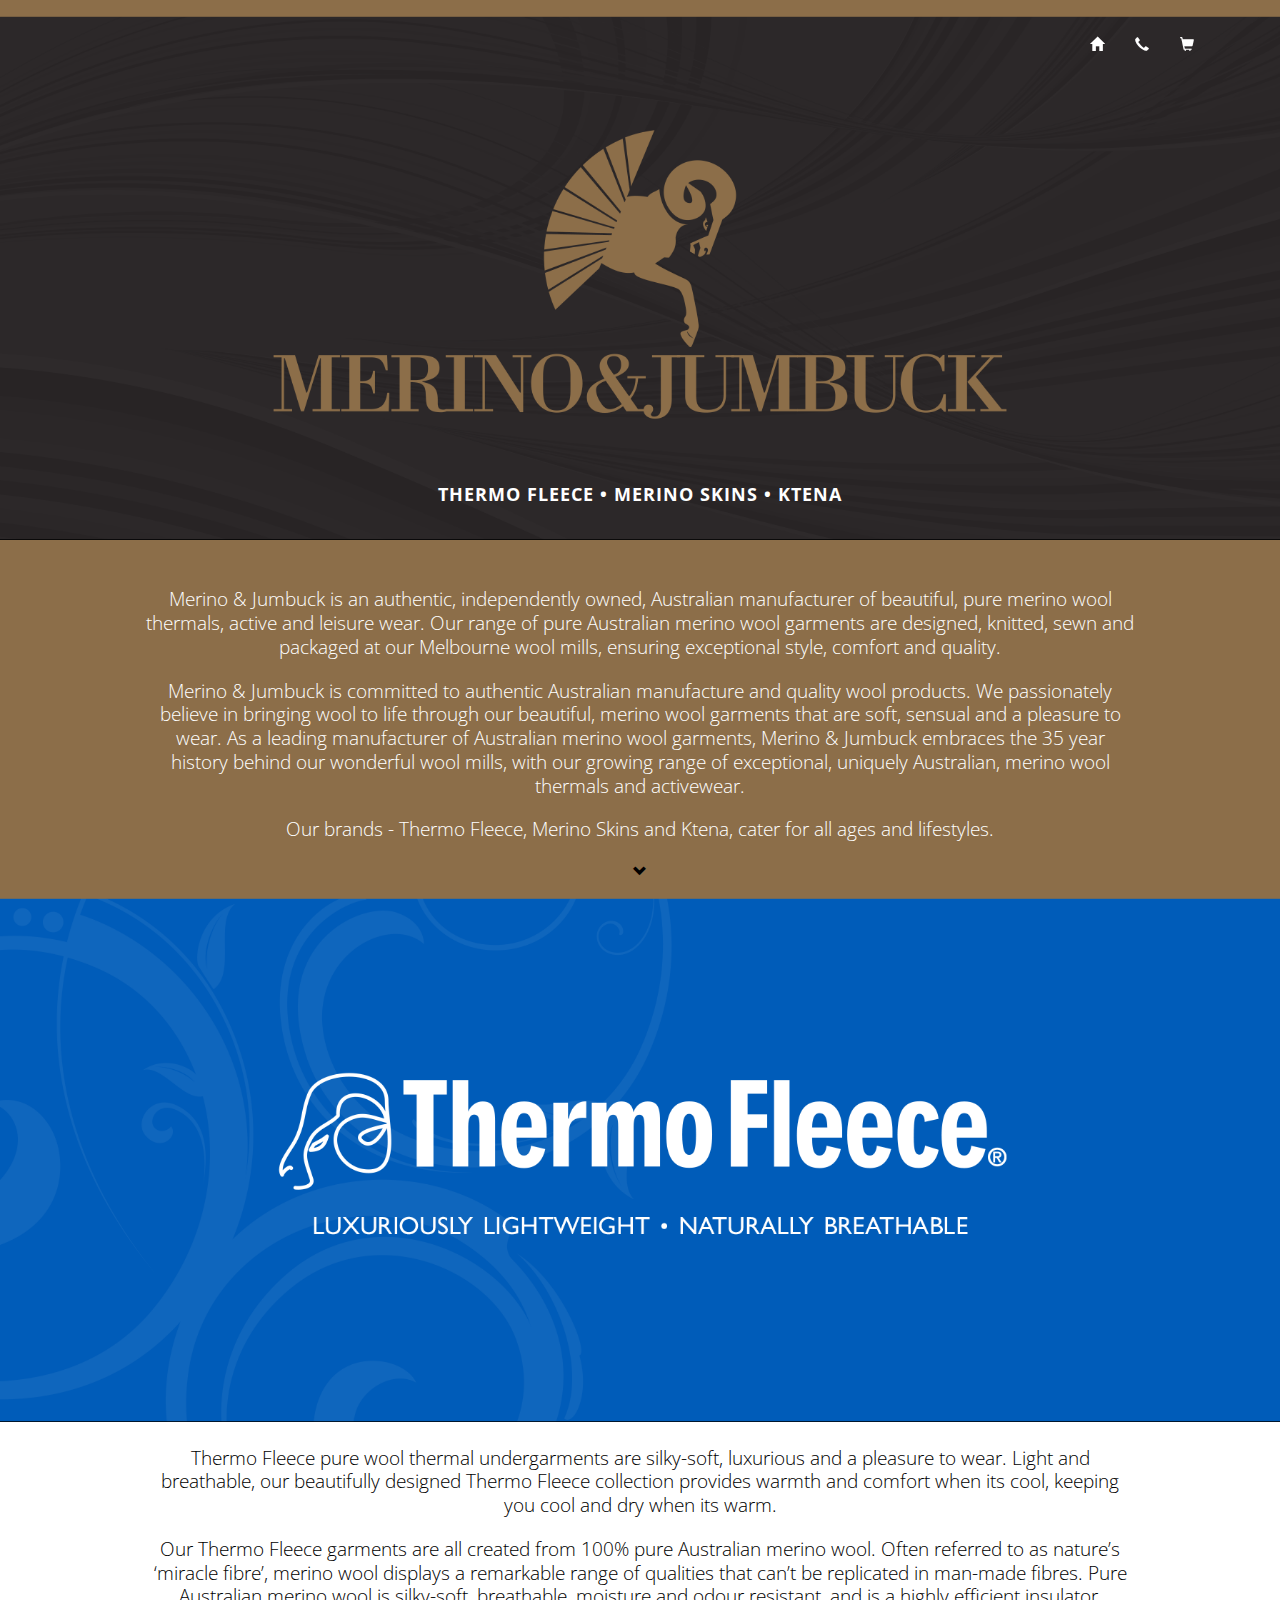
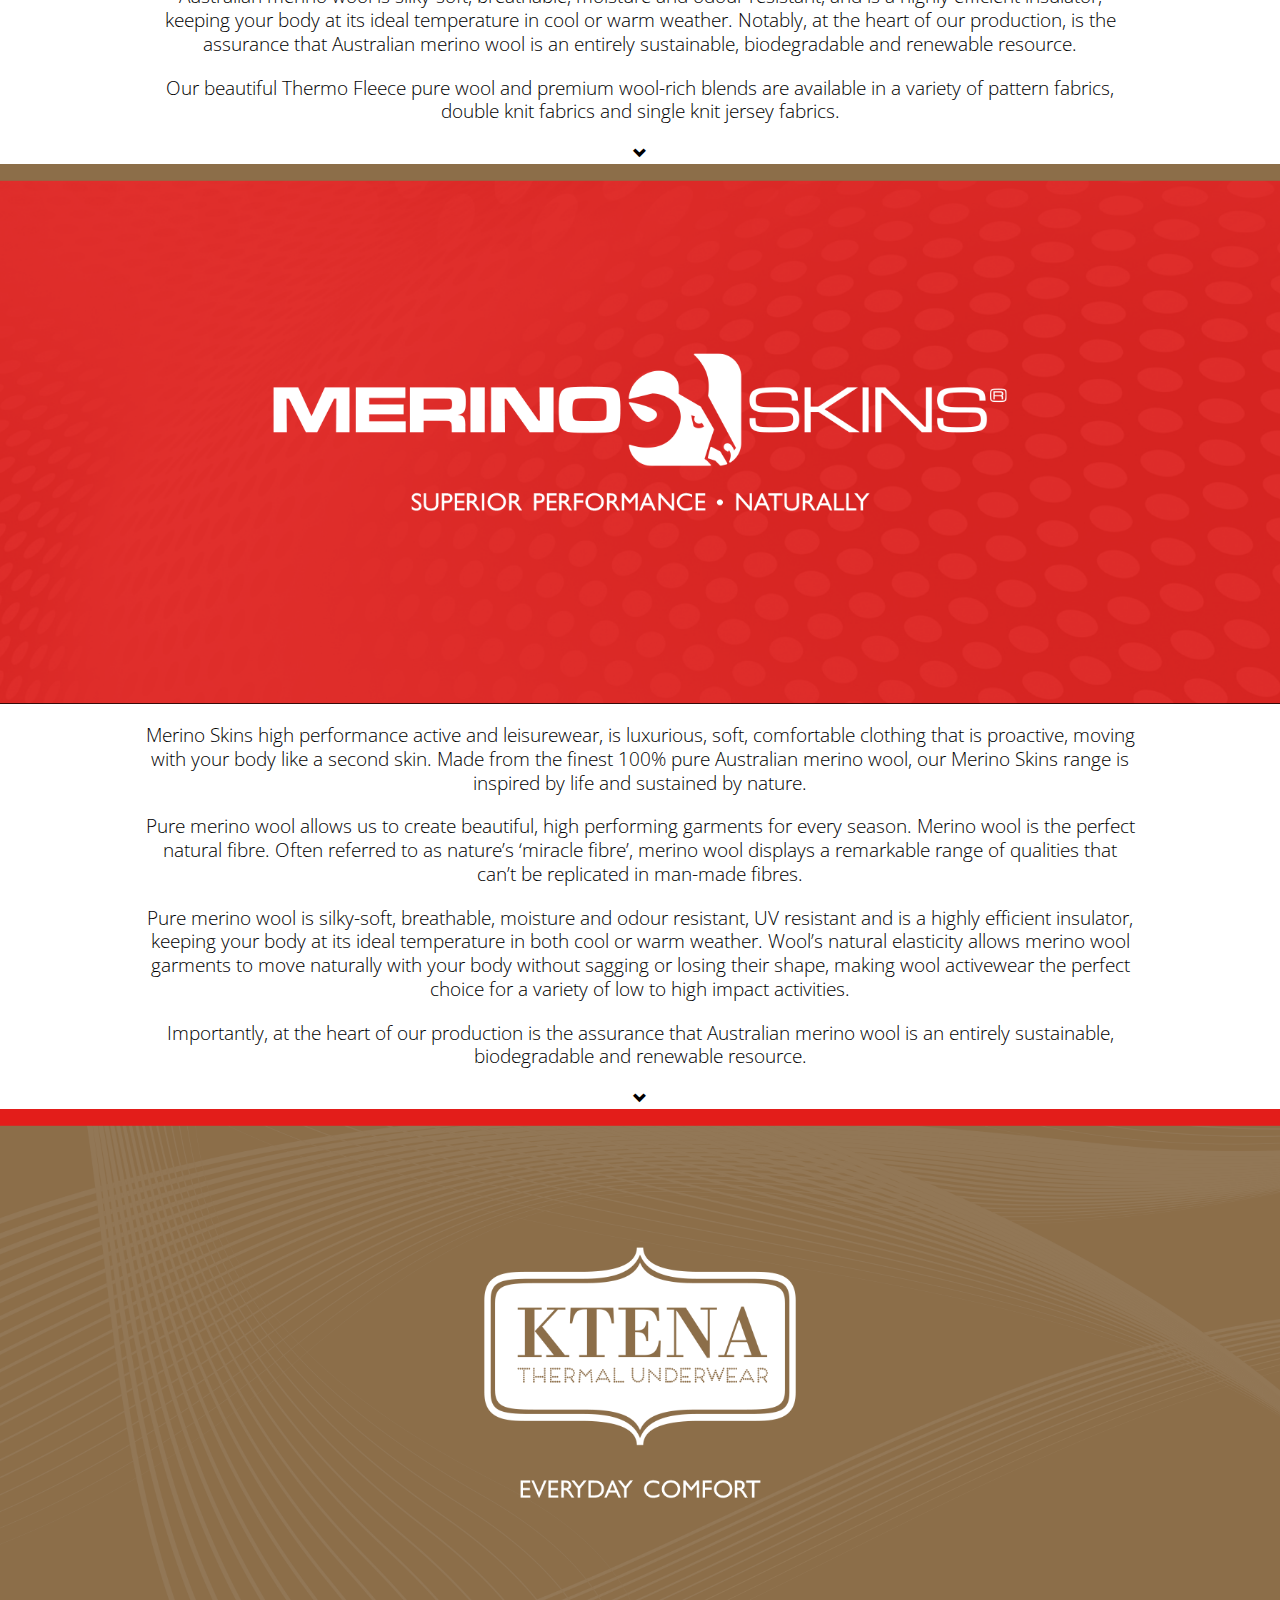
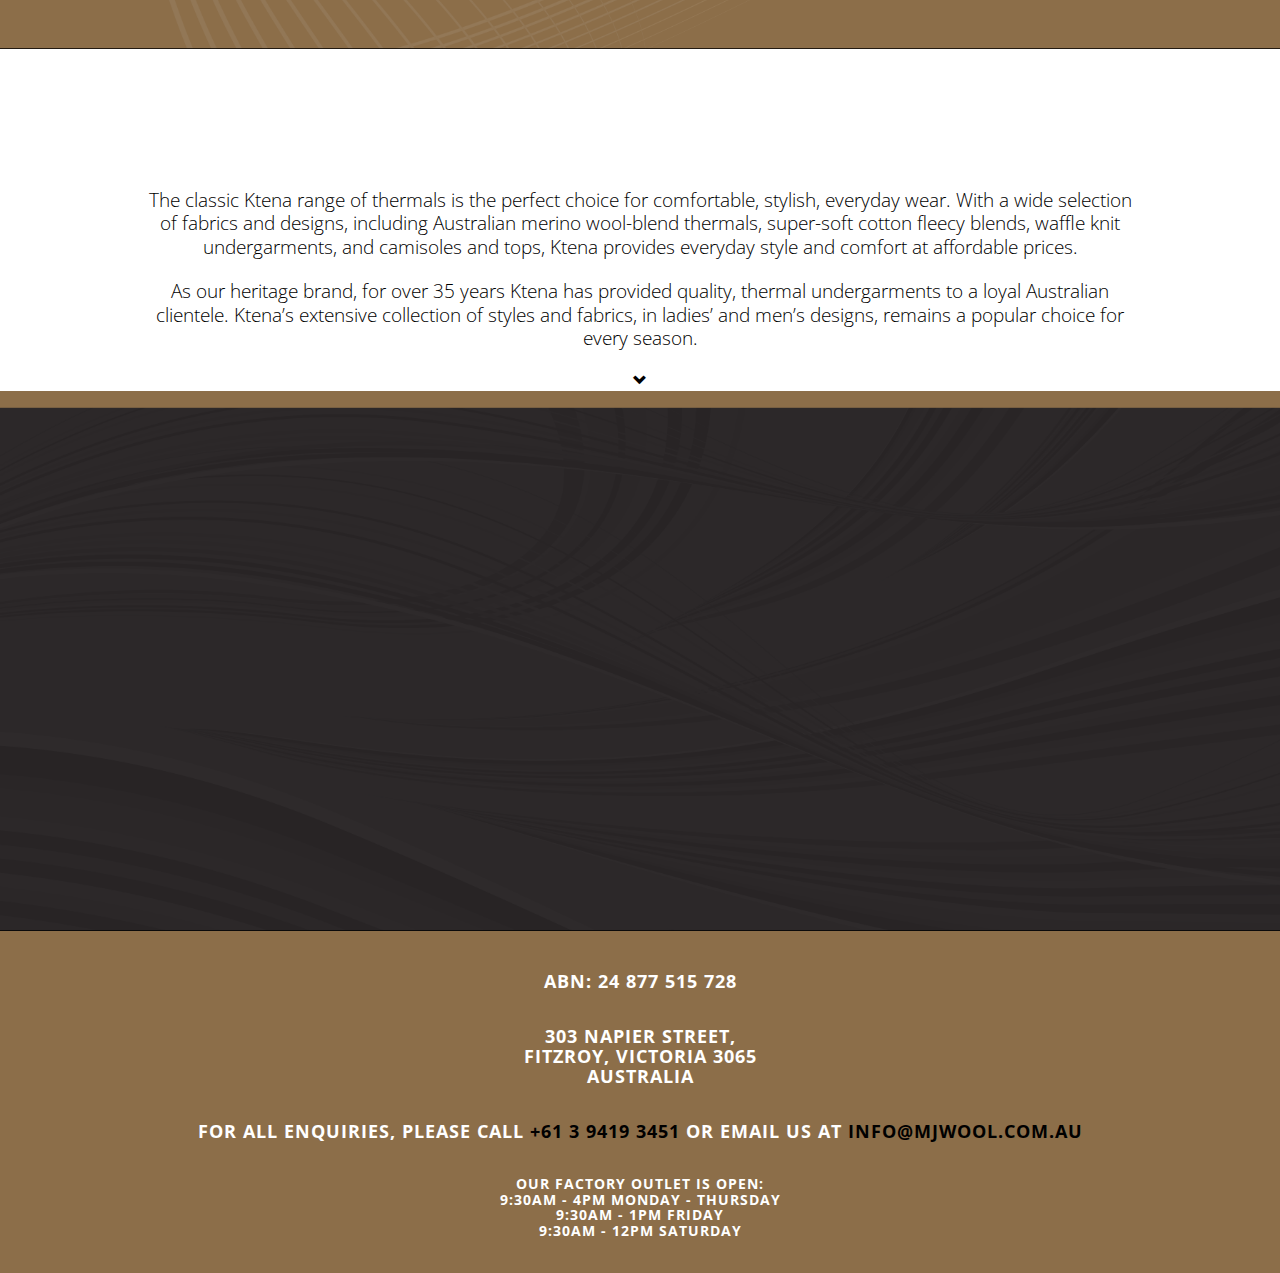
==== commit f47dc79c: "Updated Glyphs, added in changing color text, fixed any issues" ====
--- a/index.html
+++ b/index.html
@@ -40,14 +40,15 @@
             <!-- Collect the nav links, forms, and other content for toggling -->
             <div class="collapse navbar-collapse navbar-right navbar-main-collapse">
                 <ul class="nav navbar-nav">
-                    <li class="hidden">
-                        <a href="#page-top"></a>
+                    <li>
+                        <a href="#page-top">
+                            <span class="glyphicon glyphicon-home"></span></a>
                     </li>
                     <li>
-                        <a class="page-scroll" href="#contact">Contact</a>
+                        <a class="page-scroll" href="#contact"><span class="glyphicon glyphicon-earphone"></span></a>
                     </li>
                                         <li>
-                        <a class="page-scroll" href="http://store.mjwool.com.au">Store</a>
+                        <a class="page-scroll" href="http://store.mjwool.com.au"><span class="glyphicon glyphicon-shopping-cart"></span></a>
                     </li>
                 </ul>
             </div>
@@ -255,6 +256,7 @@
             <div class="intro-body">
             <div class="container">
                 <div class="row">
+                    <p></p>
                     <h4>ABN:  24 877 515 728</h4>
 <h4>
 303 Napier Street,<br>
@@ -263,7 +265,7 @@
 
 <h4>For all enquiries, please call <a href=tel://+61394193451>+61 3 9419 3451</a> or email us at <a href=mailto:info@mjwool.com.au>info@mjwool.com.au</a></h4>
 
-<h5>Our store is open:<br>
+<h5>Our Factory Outlet is open:<br>
 9:30am - 4pm Monday - Thursday<br> 
 9:30am - 1pm Friday<br>
 9:30am - 12pm Saturday</h5>
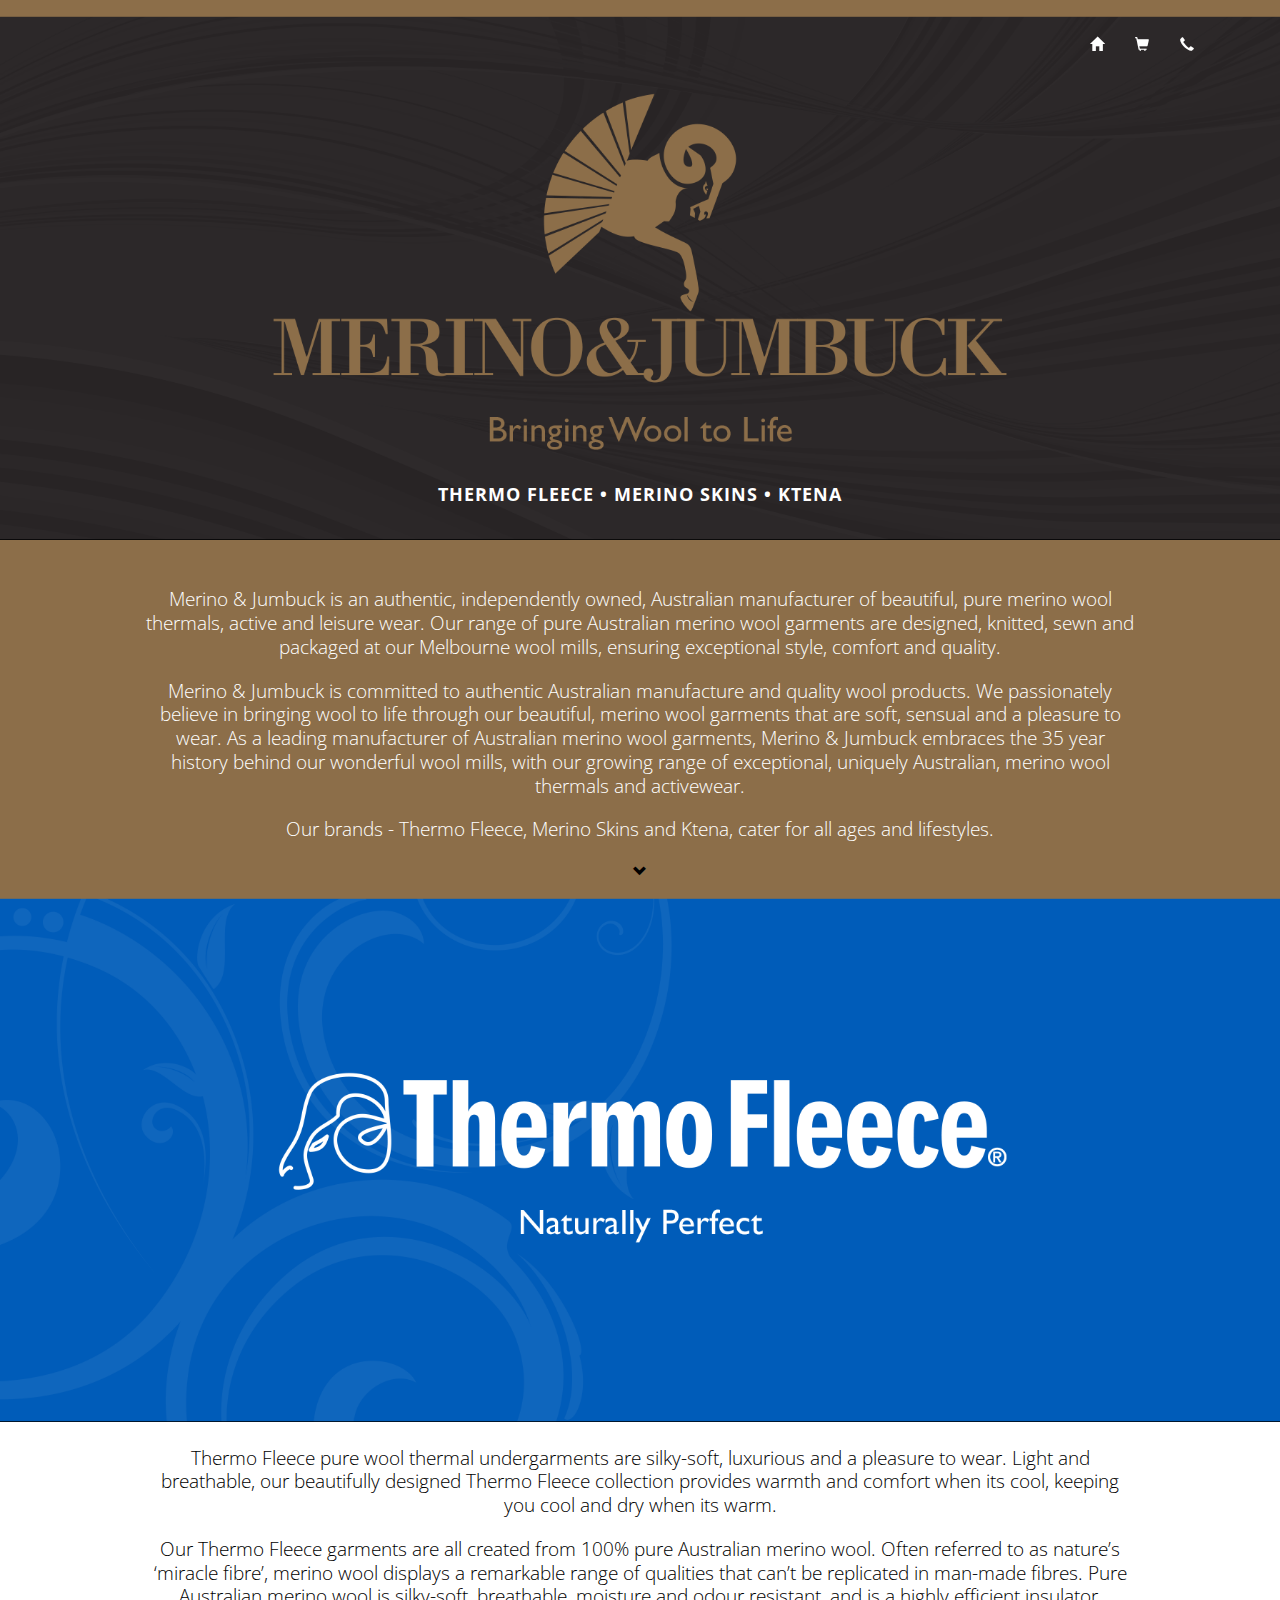
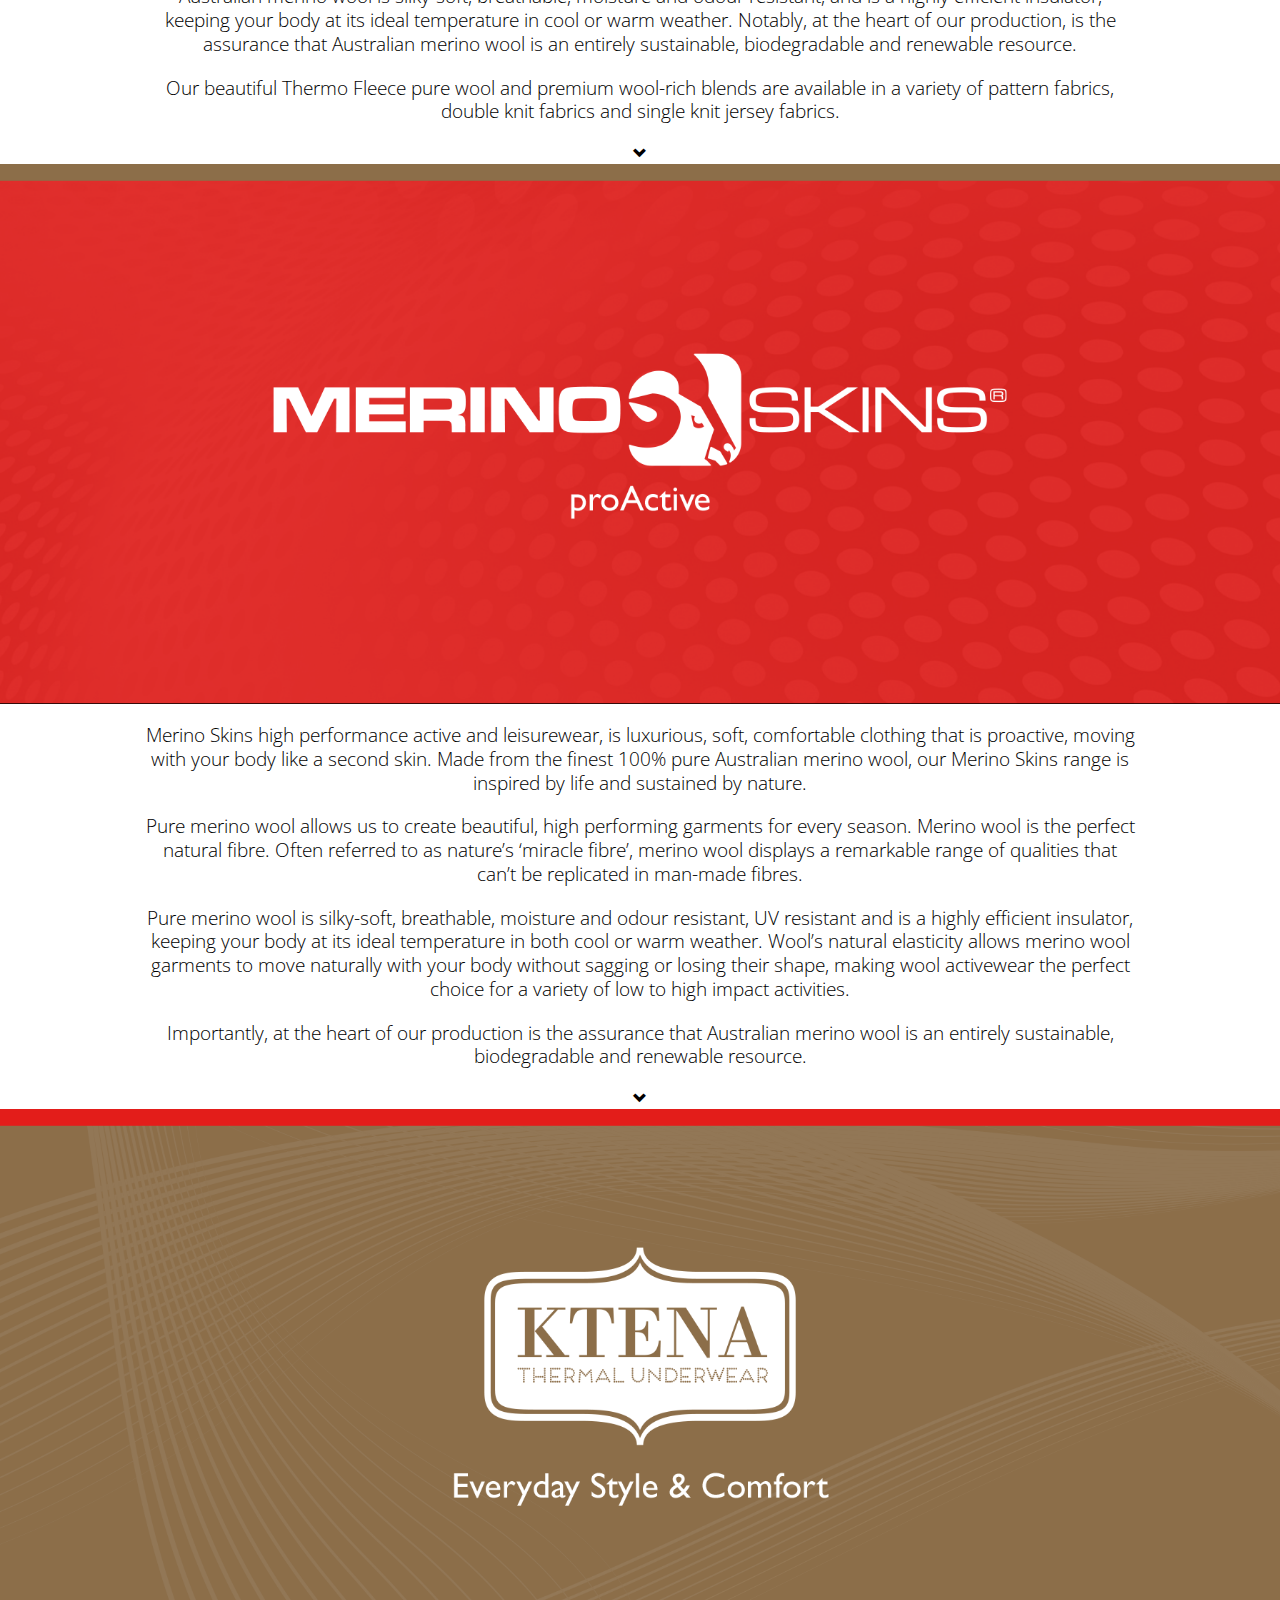
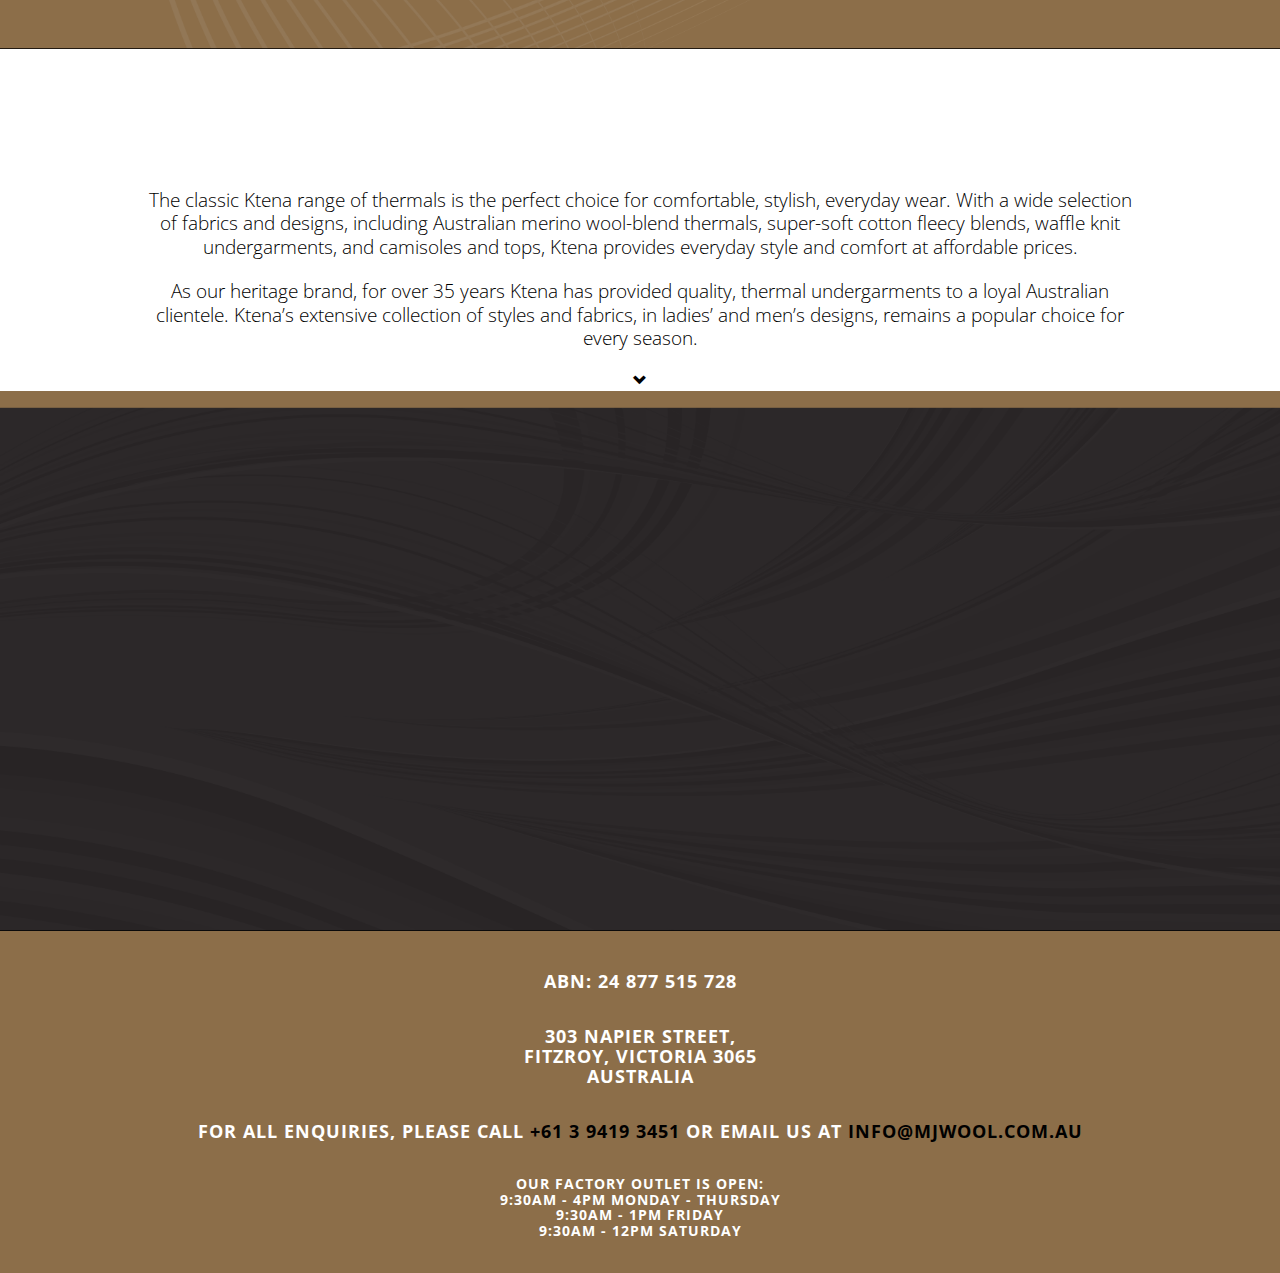
==== commit a84ae2b0: "Updated Glyphs" ====
--- a/index.html
+++ b/index.html
@@ -21,7 +21,16 @@
     <!-- Custom Theme CSS -->
     <link href="css/grayscale.css" rel="stylesheet">
 
-</head>
+<link rel="shortcut icon" href="favicon/favicon.ico" type="image/x-icon" />
+<link rel="apple-touch-icon" href="favicon/apple-touch-icon.png" />
+<link rel="apple-touch-icon" sizes="57x57" href="favicon/apple-touch-icon-57x57.png" />
+<link rel="apple-touch-icon" sizes="72x72" href="favicon/apple-touch-icon-72x72.png" />
+<link rel="apple-touch-icon" sizes="76x76" href="favicon/apple-touch-icon-76x76.png" />
+<link rel="apple-touch-icon" sizes="114x114" href="favicon/apple-touch-icon-114x114.png" />
+<link rel="apple-touch-icon" sizes="120x120" href="favicon/apple-touch-icon-120x120.png" />
+<link rel="apple-touch-icon" sizes="144x144" href="favicon/apple-touch-icon-144x144.png" />
+<link rel="apple-touch-icon" sizes="152x152" href="favicon/apple-touch-icon-152x152.png" />    
+</head> 
     
 
 
@@ -45,10 +54,10 @@
                             <span class="glyphicon glyphicon-home"></span></a>
                     </li>
                     <li>
+                        <a class="page-scroll" href="http://store.mjwool.com.au"><span class="glyphicon glyphicon-shopping-cart"></span></a>
+                    </li>
+                    <li>
                         <a class="page-scroll" href="#contact"><span class="glyphicon glyphicon-earphone"></span></a>
-                    </li>
-                                        <li>
-                        <a class="page-scroll" href="http://store.mjwool.com.au"><span class="glyphicon glyphicon-shopping-cart"></span></a>
                     </li>
                 </ul>
             </div>
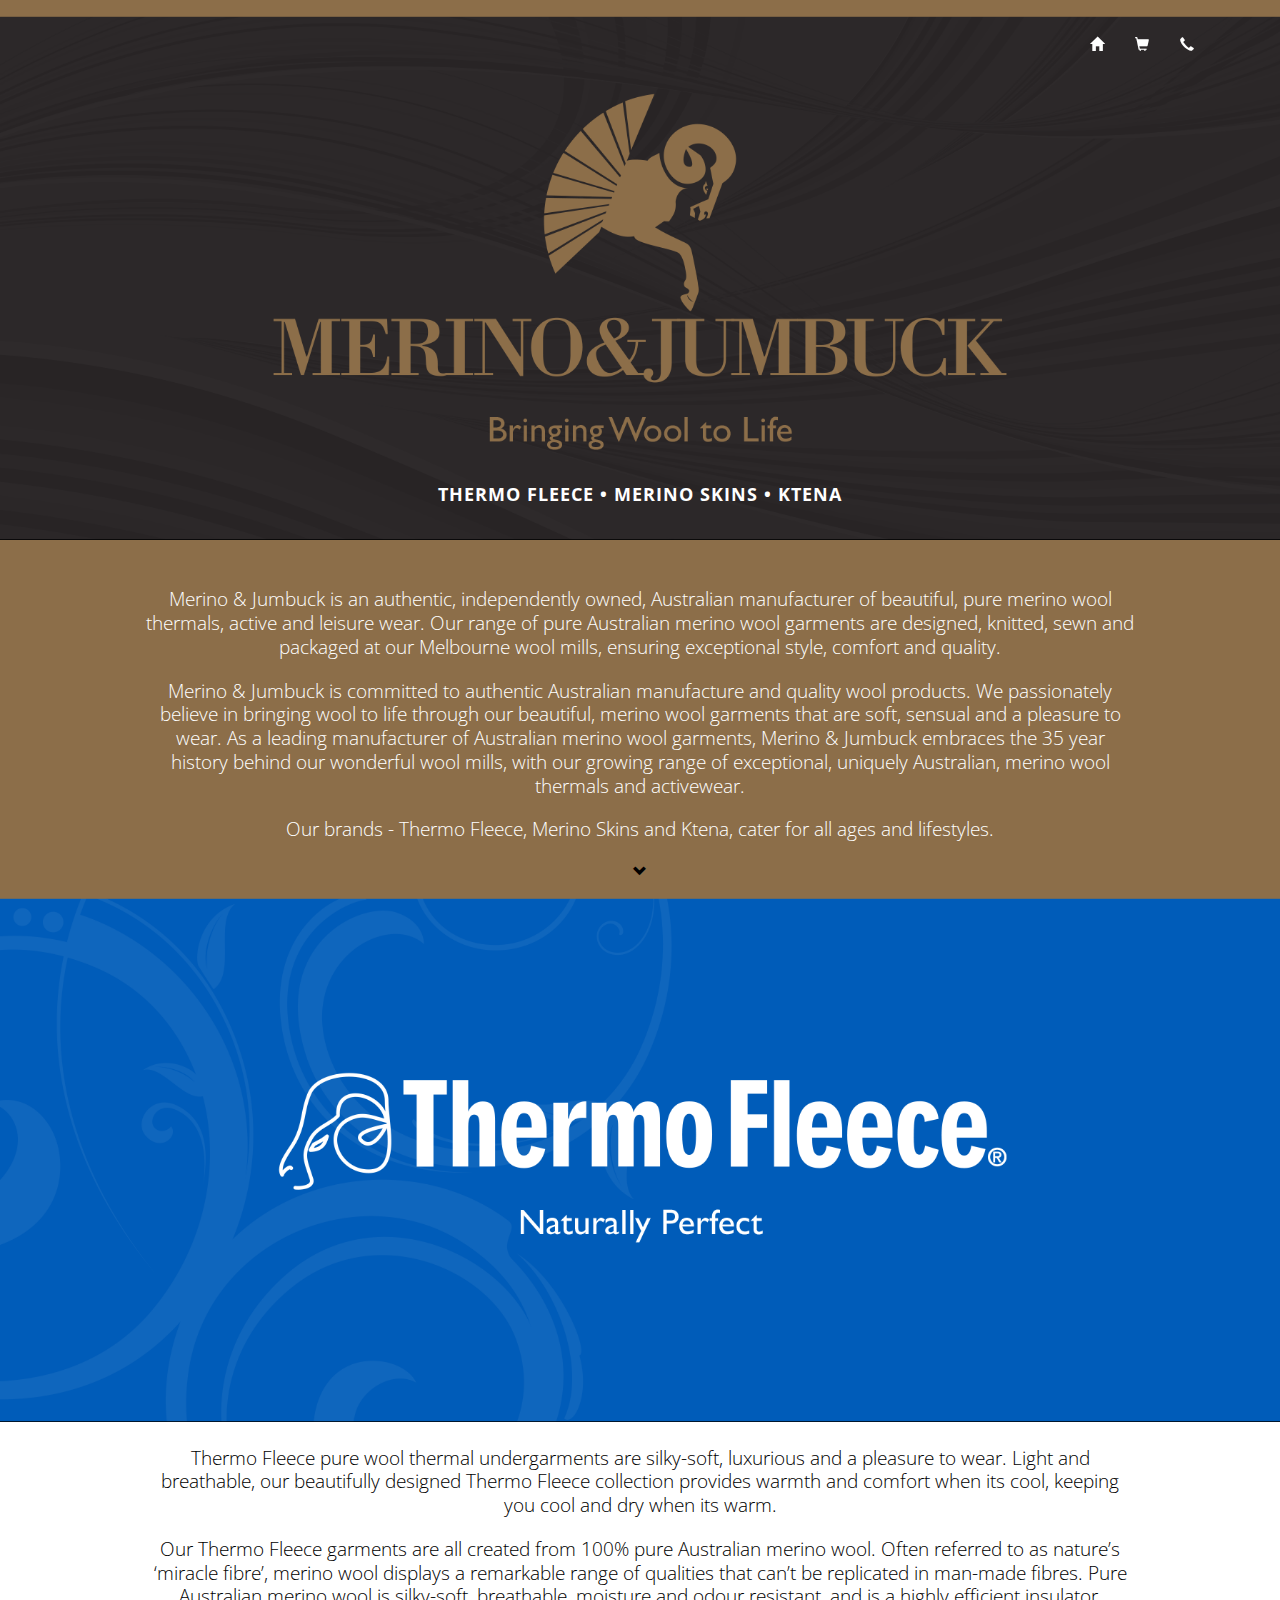
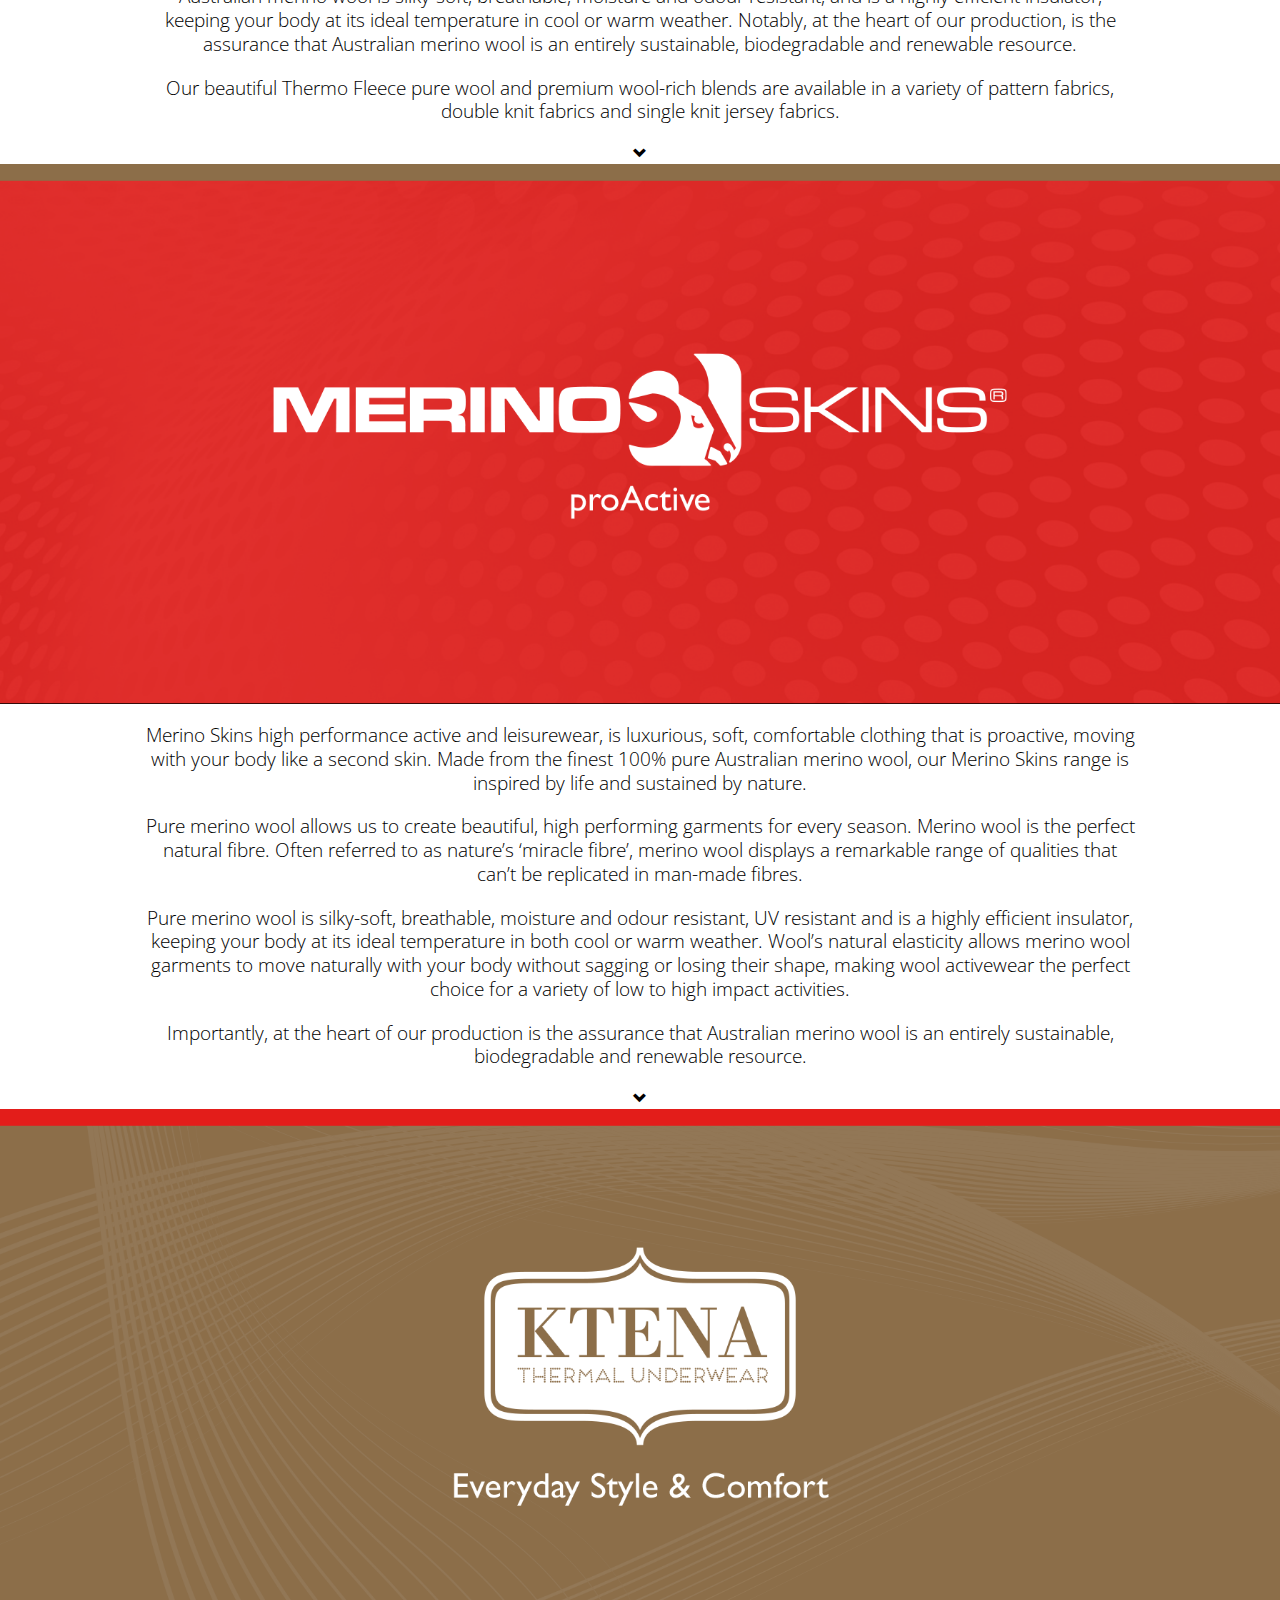
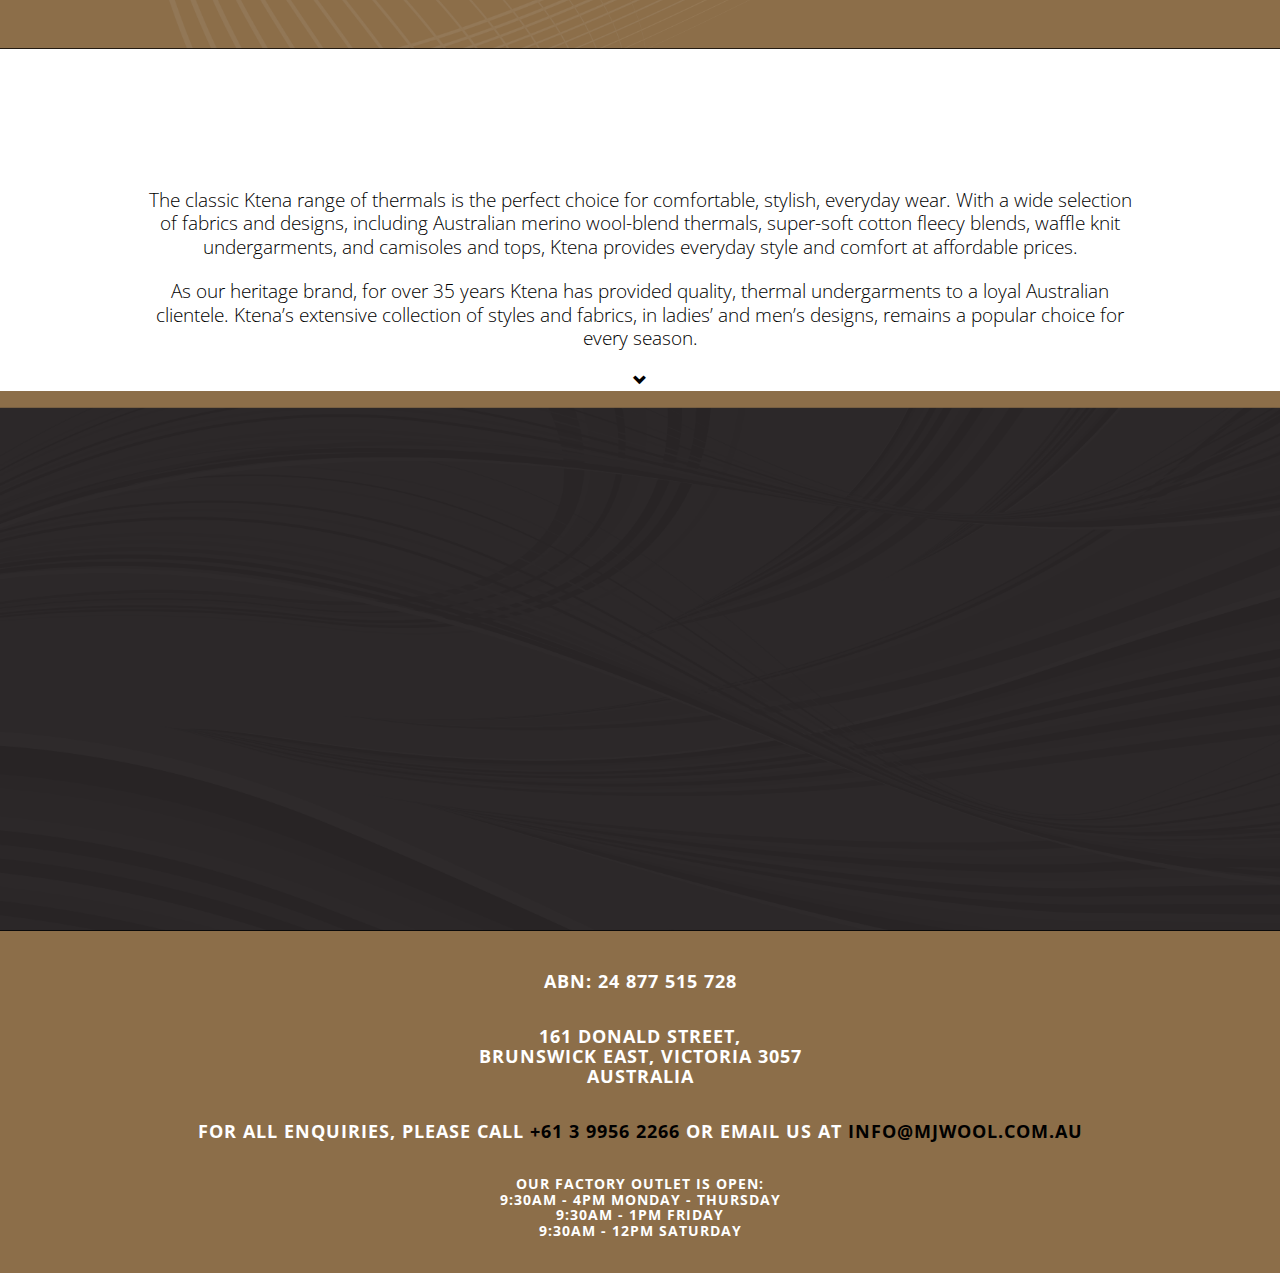
==== commit 411d2e4a: "Updated Addresses" ====
--- a/index.html
+++ b/index.html
@@ -247,13 +247,12 @@
                 <div class="row">
 <!-- Responsive iFrame -->
 <div class="Flexible-container">
-<iframe src="https://www.google.com/maps/embed?pb=!1m18!1m12!1m3!1d3152.6216357076964!2d144.980537!3d-37.79890599999999!2m3!1f0!2f0!3f0!3m2!1i1024!2i768!4f13.1!3m3!1m2!1s0x6ad6432061b7ee6b%3A0x3c94279aa335f391!2sKtena+Knitting+Mills!5e0!3m2!1sen!2sau!4v1412556372670" width="300" height="200" frameborder="0" style="border:0"></iframe>
+<iframe src="https://www.google.com/maps/embed?pb=!1m14!1m8!1m3!1d12617.33445566945!2d144.978988!3d-37.758775!3m2!1i1024!2i768!4f13.1!3m3!1m2!1s0x0%3A0xb3e45efc3b0845bb!2sMerino+and+Jumbuck!5e0!3m2!1sen!2sau!4v1421366436457" width="300" height="200" frameborder="0" style="border:0"></iframe>
+</div>
+                            
+
 </div>
                     
-                    
-
-</div>
-                    
 
                 </div>
                 </div>
@@ -268,11 +267,11 @@
                     <p></p>
                     <h4>ABN:  24 877 515 728</h4>
 <h4>
-303 Napier Street,<br>
-Fitzroy, Victoria 3065<br>
+161 Donald Street,<br>
+Brunswick East, Victoria 3057<br>
 Australia</h4>
 
-<h4>For all enquiries, please call <a href=tel://+61394193451>+61 3 9419 3451</a> or email us at <a href=mailto:info@mjwool.com.au>info@mjwool.com.au</a></h4>
+<h4>For all enquiries, please call <a href=tel://+61394193451>+61 3 9956 2266</a> or email us at <a href=mailto:info@mjwool.com.au>info@mjwool.com.au</a></h4>
 
 <h5>Our Factory Outlet is open:<br>
 9:30am - 4pm Monday - Thursday<br> 
